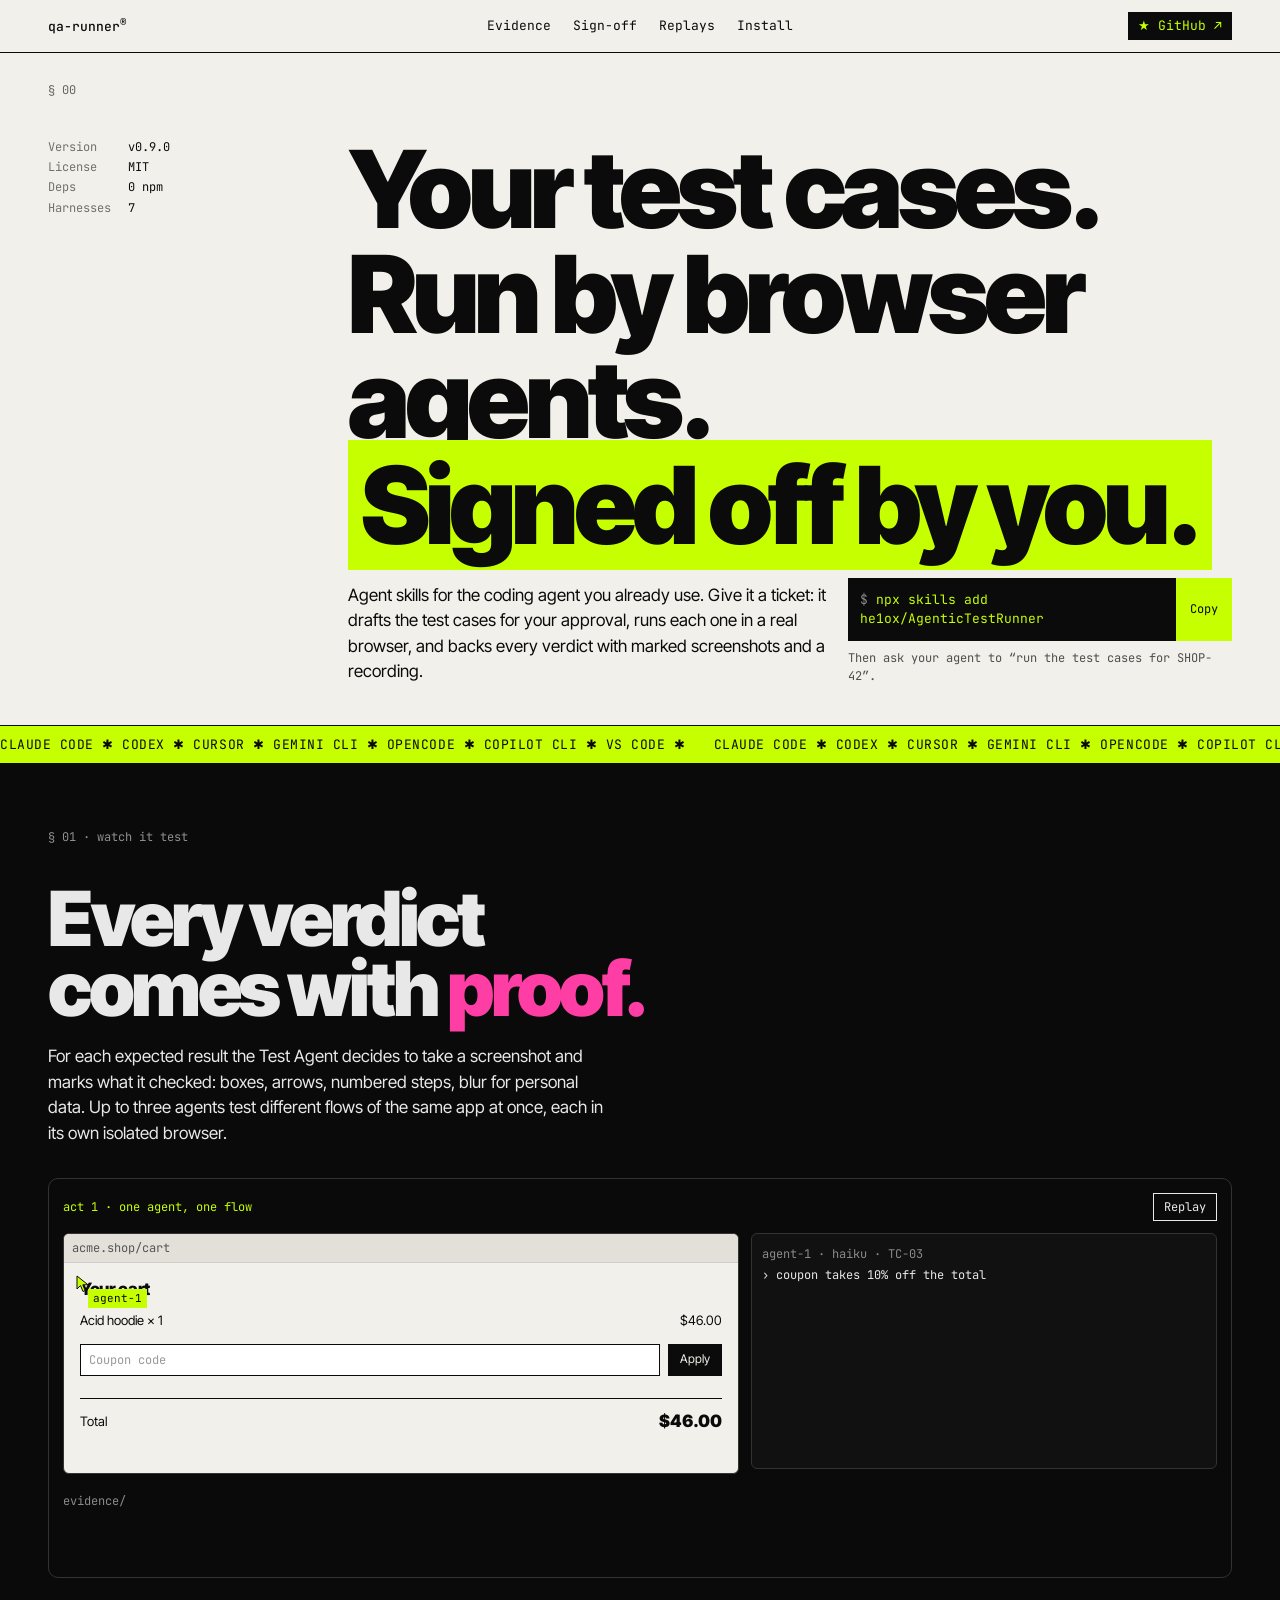
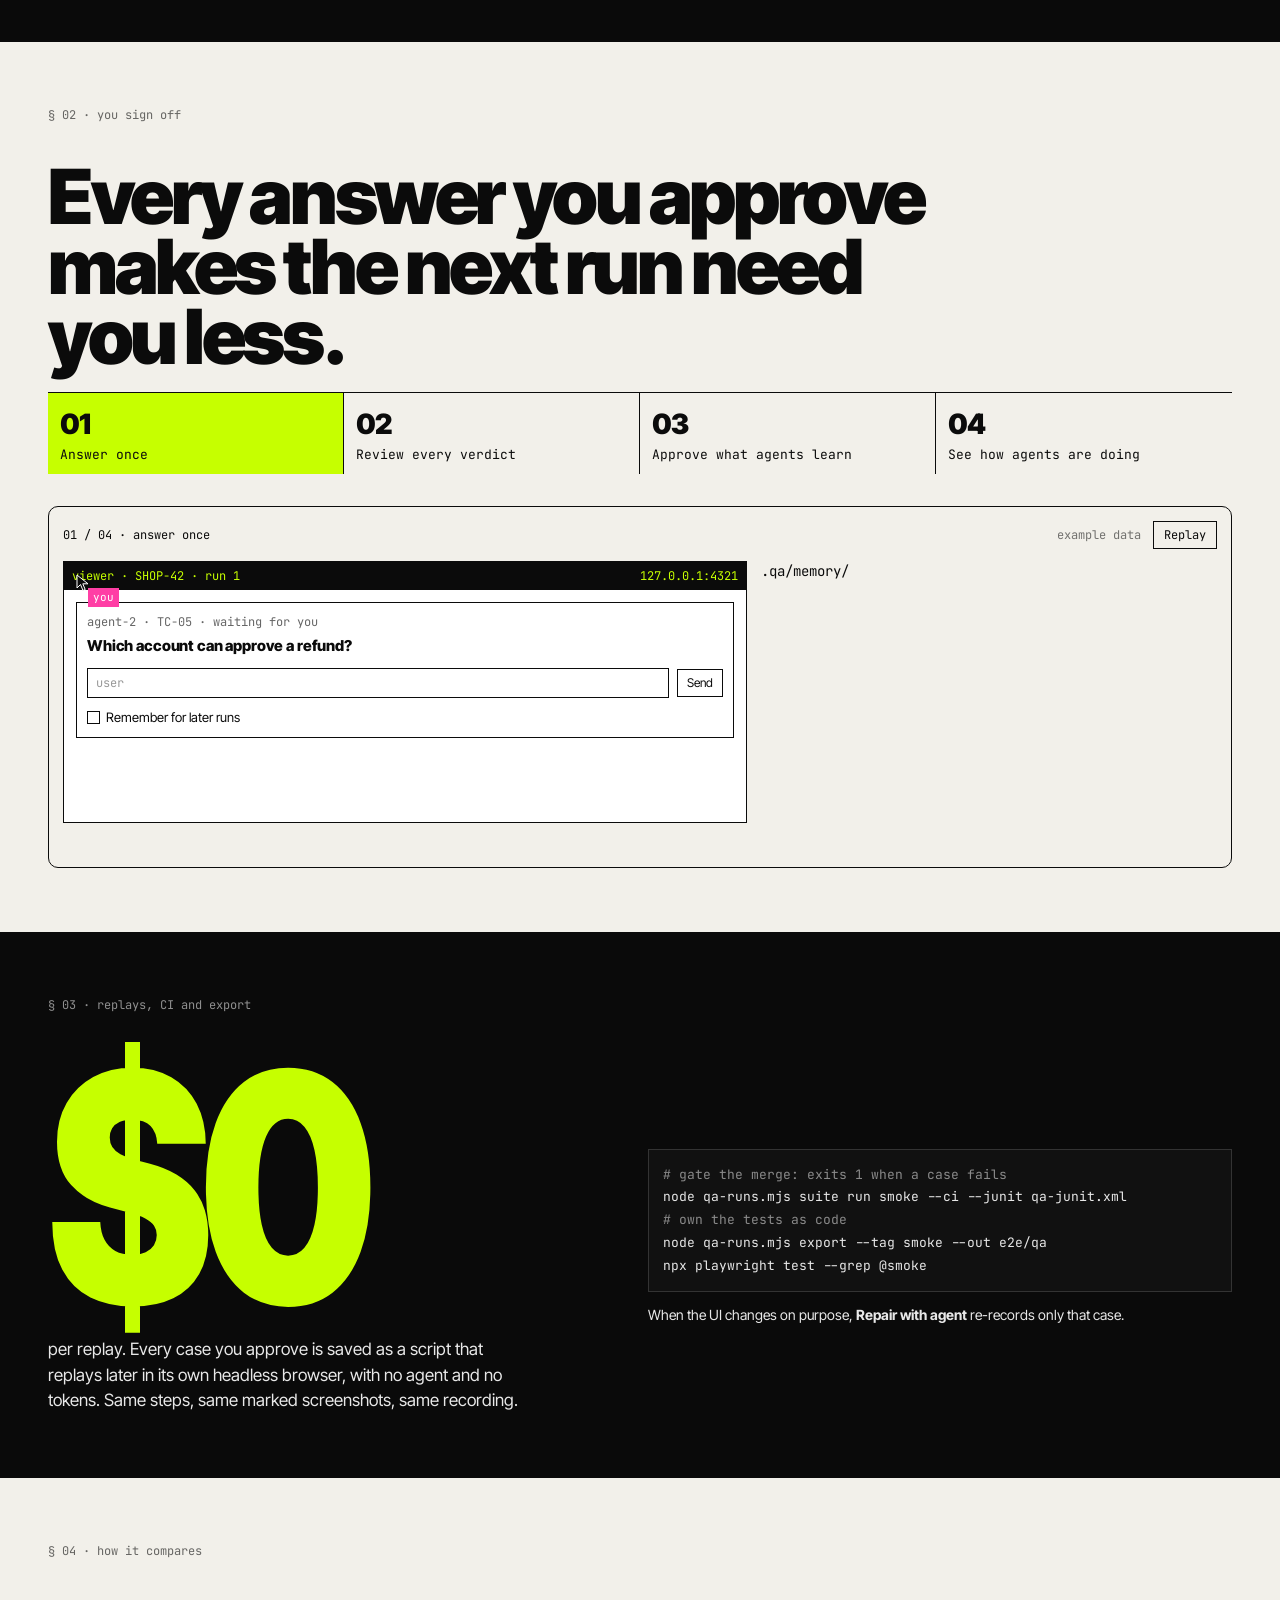
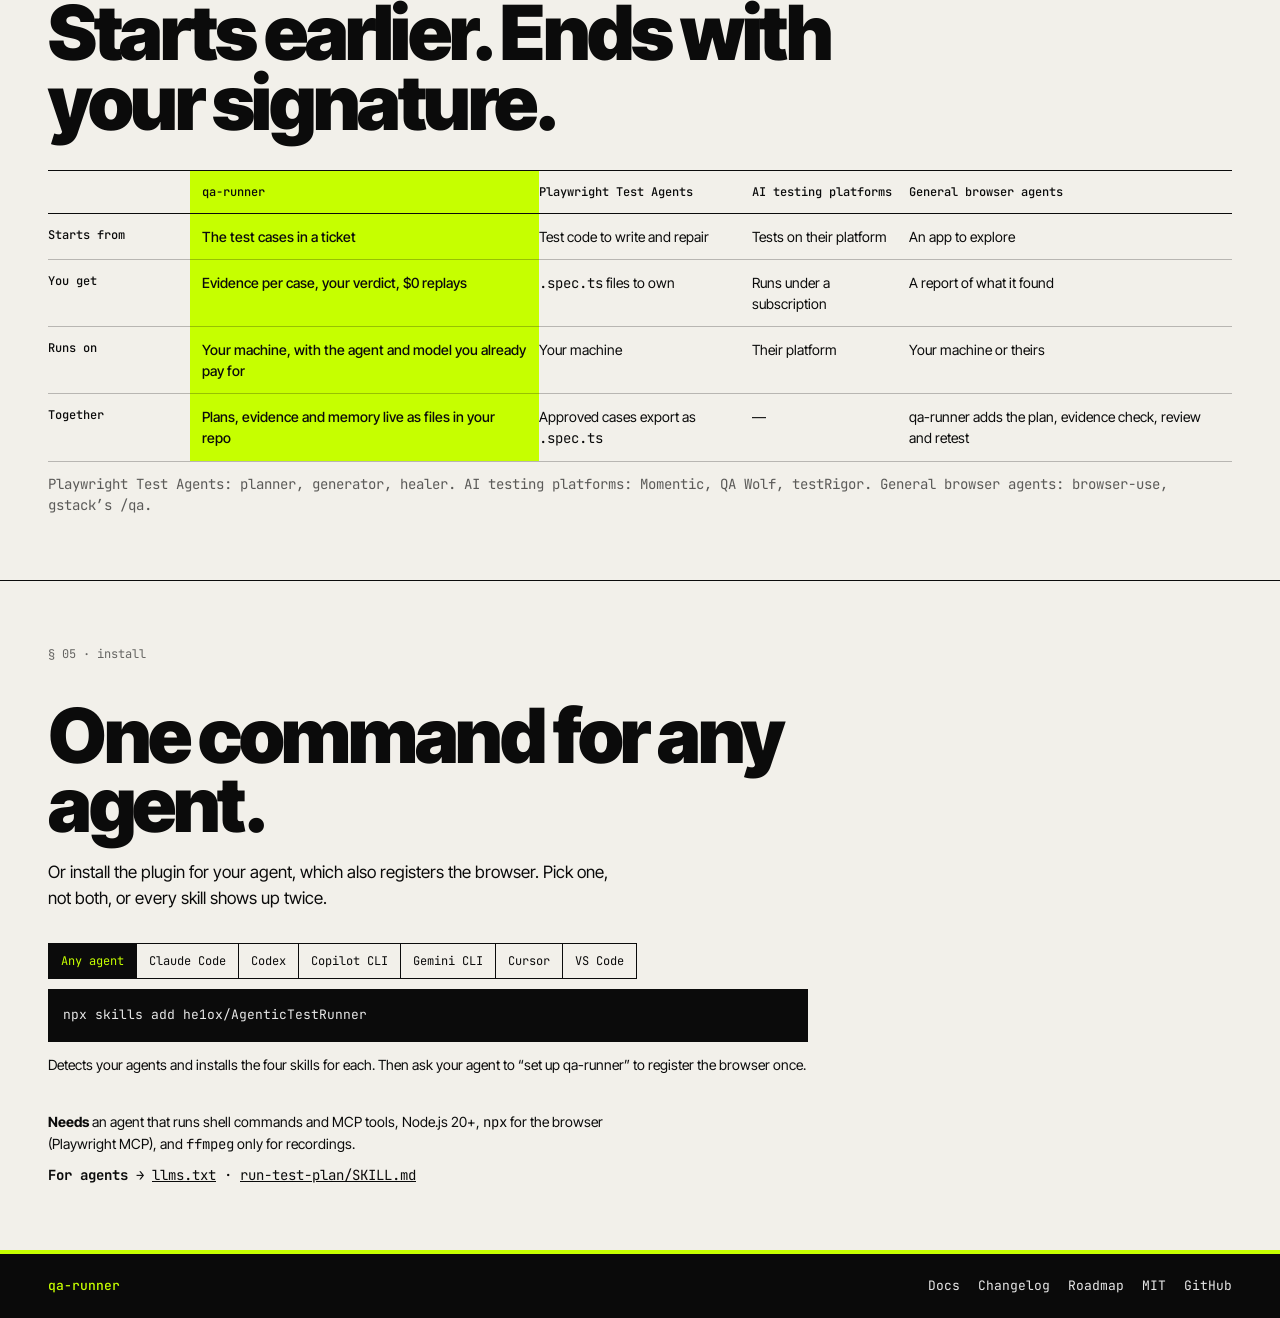
==== site/index.html @ a32e9e6c "feat: landing page in site/, published to GitHub Pages Neo-swiss light sections with acid dark ones." ====
<!doctype html>
<html lang="en">
<head>
  <meta charset="utf-8">
  <meta name="viewport" content="width=device-width, initial-scale=1">
  <title>qa-runner: test cases run by browser agents, signed off by you</title>
  <meta name="description" content="Agent skills for the coding agent you already use. qa-runner runs your manual test cases in a real browser, backs every verdict with marked screenshots and a recording, and replays what you approve at $0.">
  <meta property="og:title" content="qa-runner">
  <meta property="og:description" content="Your test cases. Run by browser agents. Signed off by you.">
  <meta property="og:type" content="website">
  <meta name="twitter:card" content="summary">
  <meta name="color-scheme" content="light">
  <link rel="icon" href="data:image/svg+xml,%3Csvg xmlns='http://www.w3.org/2000/svg' viewBox='0 0 32 32'%3E%3Crect width='32' height='32' fill='%23C6FF00'/%3E%3Cpath d='M8 9h16v14H8z' fill='none' stroke='%230B0B0B' stroke-width='3'/%3E%3Cpath d='M19 19l6 6' stroke='%23FF3EA5' stroke-width='3'/%3E%3C/svg%3E">
  <link rel="preconnect" href="https://fonts.googleapis.com">
  <link rel="preconnect" href="https://fonts.gstatic.com" crossorigin>
  <link href="https://fonts.googleapis.com/css2?family=Inter+Tight:wght@400;500;800;900&family=JetBrains+Mono:wght@400;500&display=swap" rel="stylesheet">
  <link rel="stylesheet" href="styles.css">
  <link rel="alternate" type="text/plain" href="llms.txt" title="llms.txt">
</head>
<body>
  <a class="skip" href="#main">Skip to content</a>

  <header class="nav mono light">
    <a class="wordmark" href="#top">qa-runner<sup>®</sup></a>
    <nav aria-label="Sections">
      <a href="#watch">Evidence</a>
      <a href="#signoff">Sign-off</a>
      <a href="#replays">Replays</a>
      <a href="#install">Install</a>
    </nav>
    <a class="gh" href="https://github.com/he1ox/AgenticTestRunner">★ GitHub ↗</a>
  </header>

  <main id="main">
    <section id="top" class="light hero grid12">
      <p class="tag">§ 00</p>
      <dl class="meta mono">
        <div><dt>Version</dt><dd><span data-version>v0.9.0</span></dd></div>
        <div><dt>License</dt><dd>MIT</dd></div>
        <div><dt>Deps</dt><dd>0 npm</dd></div>
        <div><dt>Harnesses</dt><dd>7</dd></div>
      </dl>
      <h1 class="display">Your test cases.<br>Run by browser agents.<br><mark>Signed off by you.</mark></h1>
      <p class="lede">Agent skills for the coding agent you already use. Give it a ticket: it drafts the test cases for your approval, runs each one in a real browser, and backs every verdict with marked screenshots and a recording.</p>
      <div class="cta">
        <div class="cmd mono">
          <code id="install-cmd">npx skills add he1ox/AgenticTestRunner</code>
          <button class="copy" data-copy="install-cmd" aria-label="Copy install command">Copy</button>
        </div>
        <p class="hint mono">Then ask your agent to “run the test cases for SHOP-42”.</p>
      </div>
    </section>

    <div class="marquee mono" aria-label="Works with Claude Code, Codex, Cursor, Gemini CLI, OpenCode, GitHub Copilot CLI and VS Code">
      <div class="track" aria-hidden="true">
        <span>Claude Code ✱ Codex ✱ Cursor ✱ Gemini CLI ✱ OpenCode ✱ Copilot CLI ✱ VS Code ✱</span>
        <span>Claude Code ✱ Codex ✱ Cursor ✱ Gemini CLI ✱ OpenCode ✱ Copilot CLI ✱ VS Code ✱</span>
      </div>
    </div>

    <section id="watch" class="dark section">
      <div class="head grid12">
        <p class="tag">§ 01 · watch it test</p>
        <h2 class="display">Every verdict<br>comes with <em class="hot">proof.</em></h2>
        <p class="lede">For each expected result the Test Agent decides to take a screenshot and marks what it checked: boxes, arrows, numbered steps, blur for personal data. Up to three agents test different flows of the same app at once, each in its own isolated browser.</p>
      </div>
      <figure class="stage stage-dark">
        <figcaption class="stagebar mono">
          <span data-label class="acid">act 1 · one agent, one flow</span>
          <button class="replay" data-replay>Replay</button>
        </figcaption>
        <div class="scene" data-scene aria-hidden="true"></div>
        <p class="sr-only">Animation: an agent tests a cart, applies a coupon, sees the expected total, decides to take a screenshot and marks it with numbered steps, a box and an arrow. Then three agents test login, cart and checkout of the same shop in parallel; checkout fails and waits for your sign-off.</p>
      </figure>
    </section>

    <section id="signoff" class="light section">
      <div class="head grid12">
        <p class="tag">§ 02 · you sign off</p>
        <h2 class="display">Every answer you approve makes the next run need you less.</h2>
        <ol class="steps mono" data-steps>
          <li><b>01</b> Answer once</li>
          <li><b>02</b> Review every verdict</li>
          <li><b>03</b> Approve what agents learn</li>
          <li><b>04</b> See how agents are doing</li>
        </ol>
      </div>
      <figure class="stage stage-light">
        <figcaption class="stagebar mono">
          <span data-label>01 / 04 · answer once</span>
          <span class="example">example data</span>
          <button class="replay" data-replay>Replay</button>
        </figcaption>
        <div class="hitl" aria-hidden="true">
          <div class="viewer" data-viewer></div>
          <div class="memory">
            <p class="mono small">.qa/memory/</p>
            <div data-memory></div>
          </div>
        </div>
        <p class="caption mono" data-caption aria-hidden="true"></p>
        <p class="sr-only">Animation: an agent asks which account can approve a refund; you answer and tick Remember, and the answer is saved as a memory with the password as an env:NAME reference. You approve three results and reject one, and only that case is retested. You approve one lesson an agent learned and discard another. A dashboard shows pass rate, failures, agent time per case, reviewer agreement, and cost and questions per run falling to zero as approved cases replay.</p>
      </figure>
    </section>

    <section id="replays" class="dark section grid12 replays">
      <p class="tag">§ 03 · replays, CI and export</p>
      <div class="zero">
        <p class="big acid" aria-label="Zero dollars">$0</p>
        <p class="lede">per replay. Every case you approve is saved as a script that replays later in its own headless browser, with no agent and no tokens. Same steps, same marked screenshots, same recording.</p>
      </div>
      <div class="snips">
        <div class="term mono">
          <p class="dim"># gate the merge: exits 1 when a case fails</p>
          <p>node qa-runs.mjs suite run smoke --ci --junit qa-junit.xml</p>
          <p class="dim"># own the tests as code</p>
          <p>node qa-runs.mjs export --tag smoke --out e2e/qa</p>
          <p>npx playwright test --grep @smoke</p>
        </div>
        <p class="small">When the UI changes on purpose, <b>Repair with agent</b> re-records only that case.</p>
      </div>
    </section>

    <section id="compare" class="light section">
      <div class="head grid12">
        <p class="tag">§ 04 · how it compares</p>
        <h2 class="display">Starts earlier. Ends with your signature.</h2>
      </div>
      <div class="tablewrap">
        <table class="compare">
          <thead>
            <tr><th scope="col"></th><th scope="col" class="us">qa-runner</th><th scope="col">Playwright Test Agents</th><th scope="col">AI testing platforms</th><th scope="col">General browser agents</th></tr>
          </thead>
          <tbody>
            <tr><th scope="row">Starts from</th><td class="us">The test cases in a ticket</td><td>Test code to write and repair</td><td>Tests on their platform</td><td>An app to explore</td></tr>
            <tr><th scope="row">You get</th><td class="us">Evidence per case, your verdict, $0 replays</td><td><code>.spec.ts</code> files to own</td><td>Runs under a subscription</td><td>A report of what it found</td></tr>
            <tr><th scope="row">Runs on</th><td class="us">Your machine, with the agent and model you already pay for</td><td>Your machine</td><td>Their platform</td><td>Your machine or theirs</td></tr>
            <tr><th scope="row">Together</th><td class="us">Plans, evidence and memory live as files in your repo</td><td>Approved cases export as <code>.spec.ts</code></td><td>—</td><td>qa-runner adds the plan, evidence check, review and retest</td></tr>
          </tbody>
        </table>
      </div>
      <p class="small mono note">Playwright Test Agents: planner, generator, healer. AI testing platforms: Momentic, QA Wolf, testRigor. General browser agents: browser-use, gstack’s /qa.</p>
    </section>

    <section id="install" class="light section rule">
      <div class="head grid12">
        <p class="tag">§ 05 · install</p>
        <h2 class="display">One command for any agent.</h2>
        <p class="lede">Or install the plugin for your agent, which also registers the browser. Pick one, not both, or every skill shows up twice.</p>
      </div>
      <div class="tabs" data-tabs>
        <div class="tablist mono" role="tablist" aria-label="Install for your agent">
          <button role="tab" id="t-any" aria-controls="p-any" aria-selected="true">Any agent</button>
          <button role="tab" id="t-claude" aria-controls="p-claude" aria-selected="false" tabindex="-1">Claude Code</button>
          <button role="tab" id="t-codex" aria-controls="p-codex" aria-selected="false" tabindex="-1">Codex</button>
          <button role="tab" id="t-copilot" aria-controls="p-copilot" aria-selected="false" tabindex="-1">Copilot CLI</button>
          <button role="tab" id="t-gemini" aria-controls="p-gemini" aria-selected="false" tabindex="-1">Gemini CLI</button>
          <button role="tab" id="t-cursor" aria-controls="p-cursor" aria-selected="false" tabindex="-1">Cursor</button>
          <button role="tab" id="t-vscode" aria-controls="p-vscode" aria-selected="false" tabindex="-1">VS Code</button>
        </div>
        <div role="tabpanel" id="p-any" aria-labelledby="t-any" class="panel">
          <pre class="term mono"><code>npx skills add he1ox/AgenticTestRunner</code></pre>
          <p class="small">Detects your agents and installs the four skills for each. Then ask your agent to “set up qa-runner” to register the browser once.</p>
        </div>
        <div role="tabpanel" id="p-claude" aria-labelledby="t-claude" class="panel" hidden>
          <pre class="term mono"><code>claude plugin marketplace add he1ox/AgenticTestRunner
claude plugin install qa-runner@AgenticTestRunner</code></pre>
          <p class="small">Adds the 3-browser pool, dedicated Test Agents and model routing per tier. Restart Claude Code so the skills load.</p>
        </div>
        <div role="tabpanel" id="p-codex" aria-labelledby="t-codex" class="panel" hidden>
          <pre class="term mono"><code>codex plugin marketplace add he1ox/AgenticTestRunner</code></pre>
          <p class="small">Then install <code>qa-runner</code> from <code>/plugins</code>.</p>
        </div>
        <div role="tabpanel" id="p-copilot" aria-labelledby="t-copilot" class="panel" hidden>
          <pre class="term mono"><code>copilot plugin install he1ox/AgenticTestRunner</code></pre>
        </div>
        <div role="tabpanel" id="p-gemini" aria-labelledby="t-gemini" class="panel" hidden>
          <pre class="term mono"><code>gemini extensions install https://github.com/he1ox/AgenticTestRunner</code></pre>
        </div>
        <div role="tabpanel" id="p-cursor" aria-labelledby="t-cursor" class="panel" hidden>
          <pre class="term mono"><code>https://github.com/he1ox/AgenticTestRunner</code></pre>
          <p class="small">Install from the repository URL as an Agent Plugin (<code>plugin.json</code> and <code>mcp.json</code> at the root).</p>
        </div>
        <div role="tabpanel" id="p-vscode" aria-labelledby="t-vscode" class="panel" hidden>
          <pre class="term mono"><code>Chat: Install Plugin From Source
https://github.com/he1ox/AgenticTestRunner</code></pre>
          <p class="small">Run the command from the Command Palette with the repository URL.</p>
        </div>
      </div>
      <div class="reqs grid12">
        <p class="small"><b>Needs</b> an agent that runs shell commands and MCP tools, Node.js 20+, <code>npx</code> for the browser (Playwright MCP), and <code>ffmpeg</code> only for recordings.</p>
        <p class="small mono"><b>For agents →</b> <a href="llms.txt">llms.txt</a> · <a href="https://github.com/he1ox/AgenticTestRunner/blob/main/skills/run-test-plan/SKILL.md">run-test-plan/SKILL.md</a></p>
      </div>
    </section>
  </main>

  <footer class="dark foot mono">
    <a class="wordmark acid" href="#top">qa-runner</a>
    <nav aria-label="Project">
      <a href="https://github.com/he1ox/AgenticTestRunner#readme">Docs</a>
      <a href="https://github.com/he1ox/AgenticTestRunner/blob/main/CHANGELOG.md">Changelog</a>
      <a href="https://github.com/he1ox/AgenticTestRunner/blob/main/ROADMAP.md">Roadmap</a>
      <a href="https://github.com/he1ox/AgenticTestRunner/blob/main/LICENSE">MIT</a>
      <a href="https://github.com/he1ox/AgenticTestRunner">GitHub</a>
    </nav>
  </footer>

  <svg width="0" height="0" class="defs" aria-hidden="true"><defs><marker id="ah" viewBox="0 0 10 10" refX="8" refY="5" markerWidth="6" markerHeight="6" orient="auto-start-reverse"><path d="M0 0L10 5L0 10z" fill="#C6FF00"/></marker></defs></svg>
  <script src="main.js" defer></script>
</body>
</html>
---- site/styles.css ----
:root {
  --paper: #F2F0EA;
  --paper-2: #E2E0D8;
  --ink: #0B0B0B;
  --acid: #C6FF00;
  --hot: #FF3EA5;
  --ask: #FFB020;
  --void: #0A0A0A;
  --void-2: #111;
  --line-dark: #333;
  --muted: #8A8A8A;
  --sans: 'Inter Tight', ui-sans-serif, system-ui, -apple-system, 'Segoe UI', Helvetica, Arial, sans-serif;
  --mono: 'JetBrains Mono', ui-monospace, SFMono-Regular, Menlo, Consolas, monospace;
  --gutter: clamp(16px, 4vw, 48px);
  --rule: 1.5px solid var(--ink);
}

*, *::before, *::after { box-sizing: border-box; }
html { scroll-behavior: smooth; -webkit-text-size-adjust: 100%; }
body { margin: 0; background: var(--paper); color: var(--ink); font-family: var(--sans); font-size: 17px; line-height: 1.5; }
a { color: inherit; }
code, .mono { font-family: var(--mono); }
p { margin: 0; }
button { font: inherit; cursor: pointer; }
:focus-visible { outline: 2px solid var(--hot); outline-offset: 2px; }

.sr-only { position: absolute; width: 1px; height: 1px; padding: 0; margin: -1px; overflow: hidden; clip: rect(0 0 0 0); white-space: nowrap; border: 0; }
.skip { position: absolute; left: -9999px; top: 8px; background: var(--acid); color: var(--ink); padding: 6px 10px; z-index: 10; }
.skip:focus { left: 8px; }
.defs { position: absolute; }

.light { background: var(--paper); color: var(--ink); }
.dark { background: var(--void); color: #E8E8E8; }
.acid { color: var(--acid); }
.hot { color: var(--hot); font-style: normal; }
.dim { color: var(--muted); }
.small { font-size: 14px; }
.tag { font-family: var(--mono); font-size: 12px; opacity: .6; grid-column: 1 / -1; margin-bottom: 18px; }

.grid12 { display: grid; grid-template-columns: repeat(12, minmax(0, 1fr)); column-gap: 16px; }

.display { font-weight: 900; letter-spacing: -0.045em; line-height: 0.92; margin: 0; }
h2.display { font-size: clamp(36px, 6vw, 76px); grid-column: 1 / span 9; }
.lede { font-size: 17px; max-width: 56ch; }
mark { background: var(--acid); color: var(--ink); padding: 0 .12em; -webkit-box-decoration-break: clone; box-decoration-break: clone; }

/* nav */
.nav { display: grid; grid-template-columns: 1fr auto 1fr; align-items: center; gap: 16px; padding: 12px var(--gutter); border-bottom: var(--rule); font-size: 13px; position: sticky; top: 0; z-index: 5; }
.nav nav { display: flex; gap: 22px; }
.nav a { text-decoration: none; }
.nav nav a:hover, .foot a:hover { text-decoration: underline; text-decoration-thickness: 2px; text-decoration-color: var(--hot); }
.wordmark { font-weight: 500; text-decoration: none; }
.gh { justify-self: end; background: var(--ink); color: var(--acid); padding: 4px 10px; }

/* hero */
.hero { padding: 28px var(--gutter) 40px; row-gap: 20px; }
.meta { grid-column: 1 / span 3; margin: 0; font-size: 12px; line-height: 1.7; }
.meta div { display: flex; gap: 8px; }
.meta dt { opacity: .55; min-width: 72px; }
.meta dd { margin: 0; }
.hero h1 { grid-column: 4 / -1; font-size: clamp(44px, 8.4vw, 124px); line-height: .98; }
.hero .lede { grid-column: 4 / span 5; align-self: end; }
.cta { grid-column: 9 / -1; align-self: end; }
.cmd { display: flex; align-items: stretch; background: var(--ink); color: var(--acid); font-size: 13px; }
.cmd code { padding: 12px 12px; flex: 1; min-width: 0; overflow-wrap: anywhere; }
.cmd code::before { content: '$ '; color: var(--muted); }
.copy { background: var(--acid); color: var(--ink); border: 0; padding: 0 14px; font-family: var(--mono); font-size: 12px; }
.copy[data-done] { background: var(--hot); color: #fff; }
.hint { font-size: 12px; margin-top: 8px; opacity: .7; }

/* marquee */
.marquee { overflow: hidden; background: var(--acid); color: var(--ink); border-block: var(--rule); font-size: 13px; text-transform: uppercase; letter-spacing: .04em; padding: 9px 0; }
.track { display: flex; width: max-content; animation: marquee 28s linear infinite; }
.track span { padding-right: 28px; white-space: nowrap; }
@keyframes marquee { to { transform: translateX(-50%); } }

/* sections */
.section { padding: 64px var(--gutter); }
.section .head { row-gap: 20px; margin-bottom: 32px; }
.section .head .lede { grid-column: 1 / span 6; }
.rule { border-top: var(--rule); }

/* shared stage */
.stage { margin: 0; border-radius: 10px; padding: 14px; }
.stage-dark { border: 1px solid var(--line-dark); background: var(--void); }
.stage-light { border: var(--rule); background: var(--paper); }
.stagebar { display: flex; justify-content: space-between; align-items: center; gap: 12px; font-size: 12px; margin-bottom: 12px; }
.stagebar .example { margin-left: auto; opacity: .55; }
.replay { background: transparent; color: inherit; border: 1px solid currentColor; padding: 4px 10px; font-family: var(--mono); font-size: 12px; }
.replay:hover { background: var(--acid); color: var(--ink); border-color: var(--ink); }
.scene { min-height: 330px; }

/* animation primitives */
.win { border: 1px solid var(--line-dark); background: var(--paper); color: var(--ink); border-radius: 6px; overflow: hidden; }
.ub { background: var(--paper-2); font-size: 12px; padding: 5px 8px; border-bottom: 1px solid #ccc; color: #555; }
.cur { position: absolute; left: 12px; top: 12px; transition: left .6s ease, top .6s ease; pointer-events: none; z-index: 3; display: flex; align-items: flex-start; }
.cur .who { position: absolute; left: 12px; top: 14px; font-family: var(--mono); font-size: 11px; padding: 1px 5px; white-space: nowrap; }
.cur.flip .who { left: auto; right: 10px; }
.cur.agent .who { background: var(--acid); color: var(--void); }
.cur.human .who { background: var(--hot); color: #fff; }
.fl { position: absolute; inset: 0; background: #fff; opacity: 0; transition: opacity .2s; pointer-events: none; z-index: 4; }
.log { font-family: var(--mono); font-size: 12px; line-height: 1.7; }
.log div, .in { opacity: 0; transform: translateY(5px); transition: opacity .3s, transform .3s; }
.log div.on, .in.on { opacity: 1; transform: none; }
.mk { stroke-dasharray: 500; stroke-dashoffset: 500; transition: stroke-dashoffset .7s ease; }
.mk.on { stroke-dashoffset: 0; }
.st { position: absolute; width: 18px; height: 18px; border-radius: 50%; background: var(--hot); color: #fff; font-family: var(--mono); font-size: 11px; display: flex; align-items: center; justify-content: center; transform: scale(0); transition: transform .3s; z-index: 2; }
.st.on { transform: scale(1); }
.ov { position: absolute; inset: 0; width: 100%; height: 100%; pointer-events: none; overflow: visible; }

/* § 01 */
.act1 { display: grid; grid-template-columns: minmax(0, 1.45fr) minmax(0, 1fr); gap: 12px; }
.cart { position: relative; height: 210px; padding: 14px 16px; }
.cart h3 { font-weight: 800; font-size: 17px; letter-spacing: -.02em; margin: 0; }
.cart .row { display: flex; justify-content: space-between; font-size: 13px; margin-top: 8px; }
.cart .coupon { display: flex; gap: 8px; margin-top: 14px; }
.cart .field { flex: 1; border: 1px solid var(--ink); padding: 6px 8px; font-family: var(--mono); font-size: 12px; background: #fff; color: #999; min-height: 30px; }
.cart .btn, .mini .target { background: var(--ink); color: var(--paper); font-size: 12px; padding: 6px 12px; transition: transform .15s; display: inline-block; }
.cart .total { display: flex; justify-content: space-between; align-items: center; border-top: var(--rule); margin-top: 22px; padding-top: 10px; font-size: 13px; }
.cart .total b { font-weight: 900; font-size: 17px; }
.cart .total s { font-weight: 400; font-size: 12px; color: #888; margin-right: 6px; }
.thought { background: var(--void-2); border: 1px solid var(--line-dark); border-radius: 6px; padding: 10px; height: 236px; overflow: hidden; }
.strip { display: flex; gap: 8px; align-items: center; margin-top: 12px; min-height: 30px; font-family: var(--mono); font-size: 12px; }
.thumb { border: 1px solid var(--acid); background: #151515; padding: 5px 8px; transform: scale(.6); opacity: 0; transition: all .4s; }
.thumb.on { opacity: 1; transform: none; }
.act2 { display: grid; grid-template-columns: repeat(3, minmax(0, 1fr)); gap: 12px; }
.mini .who-line { font-family: var(--mono); font-size: 12px; color: var(--acid); margin-bottom: 4px; }
.mini .body { position: relative; height: 124px; padding: 10px; }
.mini .bar { height: 8px; background: #D9D9D9; margin-bottom: 7px; }
.mini .target { margin-top: 8px; }
.mini .log { margin-top: 6px; min-height: 62px; }
.summary { font-family: var(--mono); font-size: 12px; margin-top: 12px; }

/* § 02 */
.steps { grid-column: 1 / -1; list-style: none; padding: 0; margin: 0; display: grid; grid-template-columns: repeat(4, 1fr); border-top: var(--rule); font-size: 13px; }
.steps li { padding: 10px 12px 10px 0; border-right: 1px solid var(--ink); padding-left: 12px; transition: background .3s; }
.steps li:first-child { padding-left: 0; }
.steps li:last-child { border-right: 0; }
.steps li b { display: block; font-family: var(--sans); font-weight: 900; font-size: 28px; letter-spacing: -.03em; }
.steps li.on { background: var(--acid); padding-left: 12px; }
.hitl { display: grid; grid-template-columns: minmax(0, 1.5fr) minmax(0, 1fr); gap: 14px; }
.viewer { border: var(--rule); background: #fff; position: relative; overflow: hidden; min-height: 262px; }
.vbar { background: var(--ink); color: var(--acid); font-family: var(--mono); font-size: 12px; padding: 5px 8px; display: flex; justify-content: space-between; gap: 8px; }
.vbody { padding: 12px; position: relative; }
.memory .small { margin-bottom: 6px; }
.mem { border: 1px solid var(--ink); background: #fff; padding: 6px 8px; font-family: var(--mono); font-size: 12px; margin-bottom: 6px; }
.mem div:last-child { color: #666; }
.card { border: var(--rule); padding: 10px; margin-bottom: 8px; transition: opacity .3s; }
.card .k { font-family: var(--mono); font-size: 12px; color: #666; }
.card .q { font-size: 15px; font-weight: 800; margin: 4px 0 10px; letter-spacing: -.01em; }
.inrow { display: flex; gap: 8px; align-items: center; }
.input { flex: 1; border: 1px solid var(--ink); padding: 5px 8px; font-family: var(--mono); font-size: 12px; color: #999; min-height: 28px; }
.check { display: flex; gap: 6px; align-items: center; margin-top: 10px; font-size: 13px; }
.box { width: 13px; height: 13px; border: 1.5px solid var(--ink); display: inline-flex; align-items: center; justify-content: center; font-size: 11px; transition: background .2s; }
.ui-btn { font-size: 12px; padding: 4px 9px; border: 1px solid var(--ink); background: #fff; transition: transform .15s, background .2s; white-space: nowrap; }
.chip { font-family: var(--mono); font-size: 11px; padding: 2px 7px; border: 1px solid var(--ink); transition: background .3s, color .3s; }
.pass { background: var(--acid); color: var(--ink); }
.fail { background: var(--hot); color: #fff; border-color: var(--hot); }
.rev { display: flex; align-items: center; gap: 8px; padding: 6px 0; border-bottom: 1px solid #ddd; font-size: 13px; }
.rev .id { font-family: var(--mono); font-size: 12px; width: 46px; }
.rev .name { flex: 1; min-width: 0; }
.tiles { display: grid; grid-template-columns: repeat(4, 1fr); border-left: 1px solid var(--ink); }
.tile { border-right: 1px solid var(--ink); border-bottom: 1px solid var(--ink); padding: 8px 10px; font-size: 12px; }
.tile b { display: block; font-size: 24px; font-weight: 900; letter-spacing: -.03em; }
.chart { padding: 10px 12px; }
.chart .legend { font-family: var(--mono); font-size: 12px; margin-bottom: 6px; display: flex; justify-content: space-between; }
.bars { display: flex; align-items: flex-end; gap: 10px; height: 100px; border-bottom: var(--rule); }
.bars > div { flex: 1; display: flex; flex-direction: column; align-items: center; justify-content: flex-end; height: 100%; font-family: var(--mono); font-size: 11px; }
.bars .q { color: var(--hot); }
.bars i { display: block; width: 100%; height: 0; border: 1px solid var(--ink); transition: height .6s ease; }
.labels { display: flex; gap: 10px; font-family: var(--mono); font-size: 11px; margin-top: 4px; }
.labels span { flex: 1; text-align: center; }
.caption { font-size: 12px; margin-top: 12px; min-height: 18px; }

/* § 03 */
.replays { row-gap: 28px; align-items: center; }
.zero { grid-column: 1 / span 5; }
.big { font-weight: 900; font-size: clamp(120px, 20vw, 260px); line-height: .8; letter-spacing: -.06em; transform: scaleY(1.25); transform-origin: top; margin-bottom: clamp(36px, 6vw, 72px); }
.snips { grid-column: 7 / -1; }
.term { background: var(--void-2); border: 1px solid var(--line-dark); padding: 14px; font-size: 13px; line-height: 1.75; overflow-x: auto; margin: 0 0 12px; }
.light .term { background: var(--ink); color: #E8E8E8; border-color: var(--ink); }
.term p { white-space: nowrap; }

/* § 04 */
.tablewrap { overflow-x: auto; border-top: var(--rule); }
.compare { width: 100%; border-collapse: collapse; font-size: 14px; min-width: 760px; }
.compare th, .compare td { text-align: left; vertical-align: top; padding: 12px 12px 12px 0; border-bottom: 1px solid rgba(11, 11, 11, .25); }
.compare thead th { font-family: var(--mono); font-size: 12px; font-weight: 500; border-bottom: var(--rule); }
.compare tbody th { font-family: var(--mono); font-size: 12px; font-weight: 500; width: 12%; }
.compare .us { background: var(--acid); padding-left: 12px; font-weight: 500; }
.note { margin-top: 12px; opacity: .65; }

/* § 05 */
.tablist { display: flex; flex-wrap: wrap; border: var(--rule); width: fit-content; max-width: 100%; }
.tablist button { background: transparent; border: 0; border-right: 1px solid var(--ink); padding: 8px 12px; font-family: var(--mono); font-size: 12px; color: var(--ink); }
.tablist button:last-child { border-right: 0; }
.tablist button[aria-selected="true"] { background: var(--ink); color: var(--acid); }
.panel { margin-top: 10px; max-width: 760px; }
.panel .term { white-space: pre; }
.reqs { margin-top: 36px; row-gap: 10px; }
.reqs p { grid-column: 1 / span 6; }

/* footer */
.foot { display: flex; justify-content: space-between; align-items: center; gap: 16px; flex-wrap: wrap; padding: 22px var(--gutter); border-top: 4px solid var(--acid); font-size: 13px; }
.foot nav { display: flex; gap: 18px; flex-wrap: wrap; }
.foot a { text-decoration: none; }

@media (max-width: 900px) {
  .hero h1, .hero .lede, .cta { grid-column: 1 / -1; }
  .meta { grid-column: 1 / -1; display: flex; flex-wrap: wrap; gap: 4px 18px; }
  .meta dt { min-width: 0; }
  h2.display, .section .head .lede, .reqs p { grid-column: 1 / -1; }
  .zero, .snips { grid-column: 1 / -1; }
}

@media (max-width: 720px) {
  body { font-size: 16px; }
  .nav { grid-template-columns: 1fr auto; }
  .nav nav { display: none; }
  .section { padding: 48px var(--gutter); }
  .act1, .hitl { grid-template-columns: minmax(0, 1fr); }
  .thought { height: 150px; }
  .act2 { grid-template-columns: minmax(0, 1fr); }
  .scene { min-height: 520px; }
  .steps { grid-template-columns: repeat(2, 1fr); }
  .steps li:nth-child(2) { border-right: 0; }
  .steps li:nth-child(3) { padding-left: 0; }
  .steps li:nth-child(n+3) { border-top: 1px solid var(--ink); }
  .tiles { grid-template-columns: repeat(2, 1fr); }
  .stagebar .example { display: none; }
}

@media (prefers-reduced-motion: reduce) {
  html { scroll-behavior: auto; }
  .track { animation: none; }
  *, *::before, *::after { transition: none !important; }
}
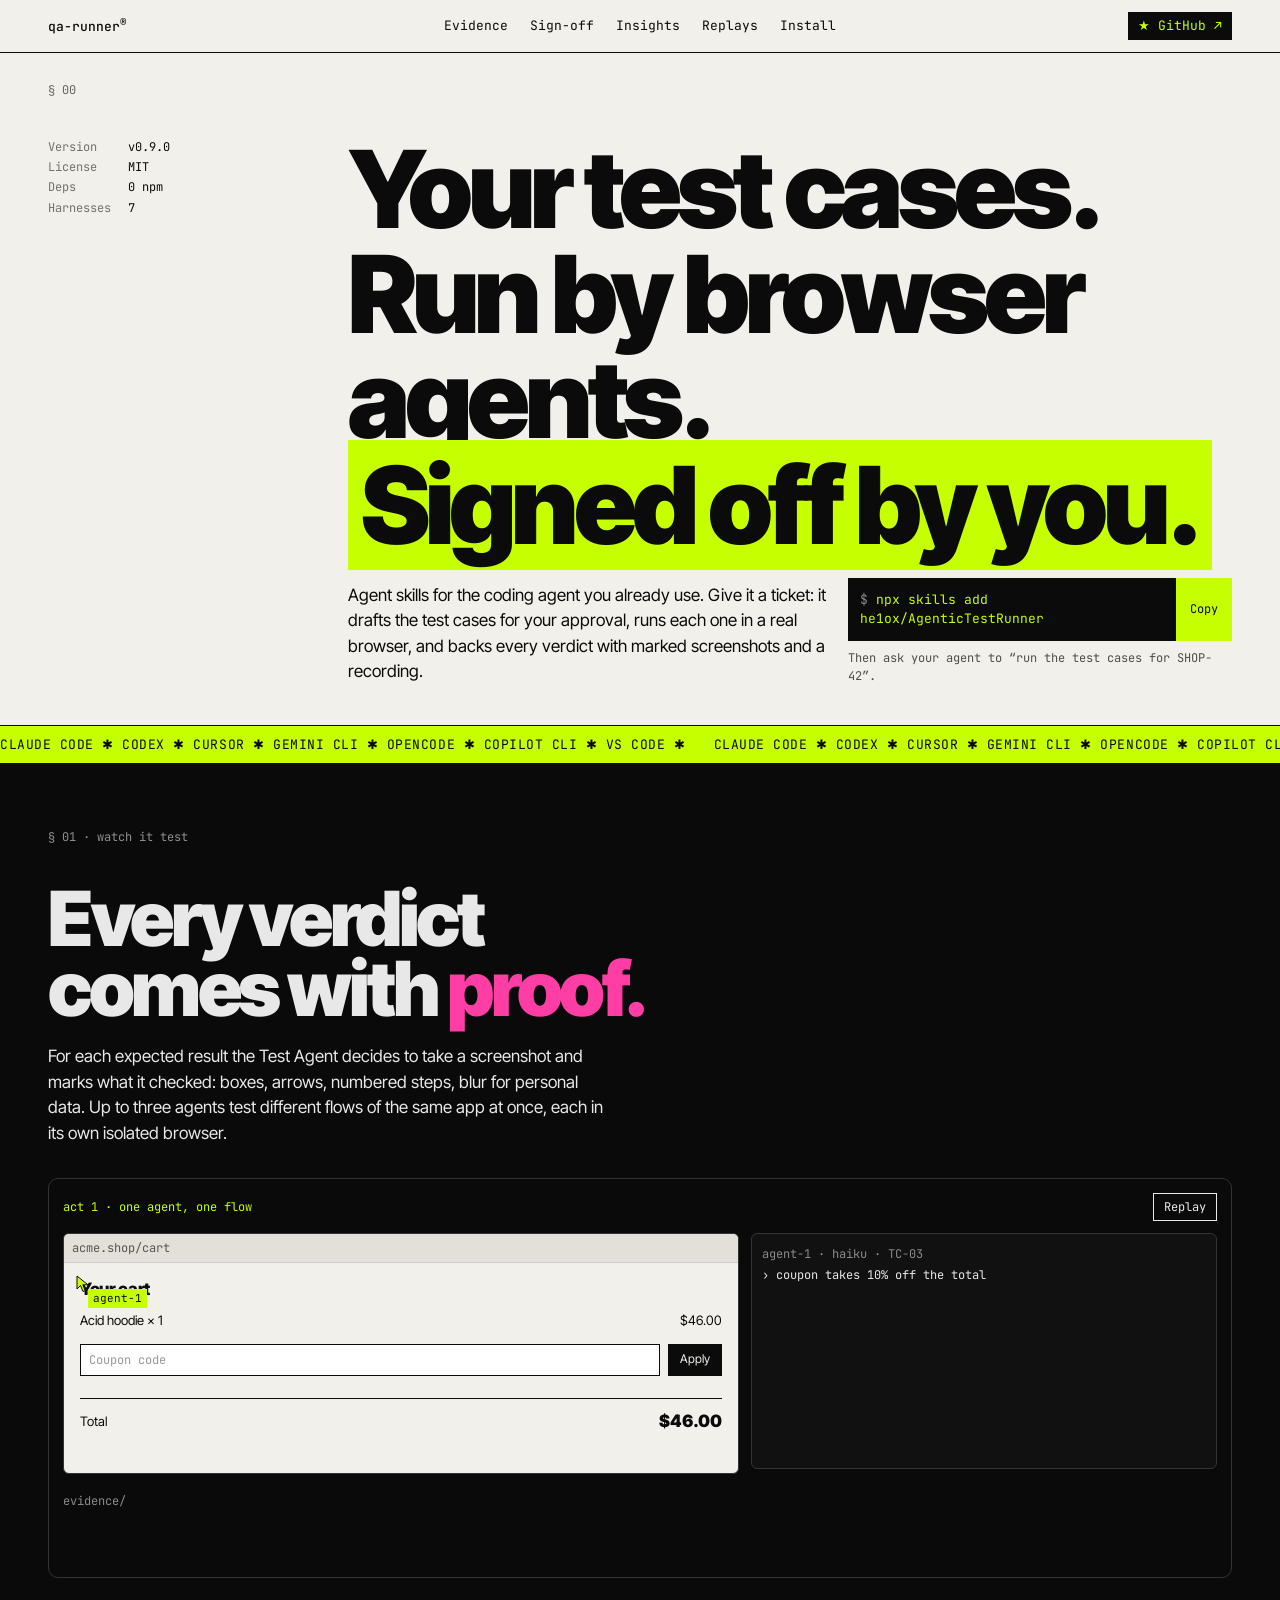
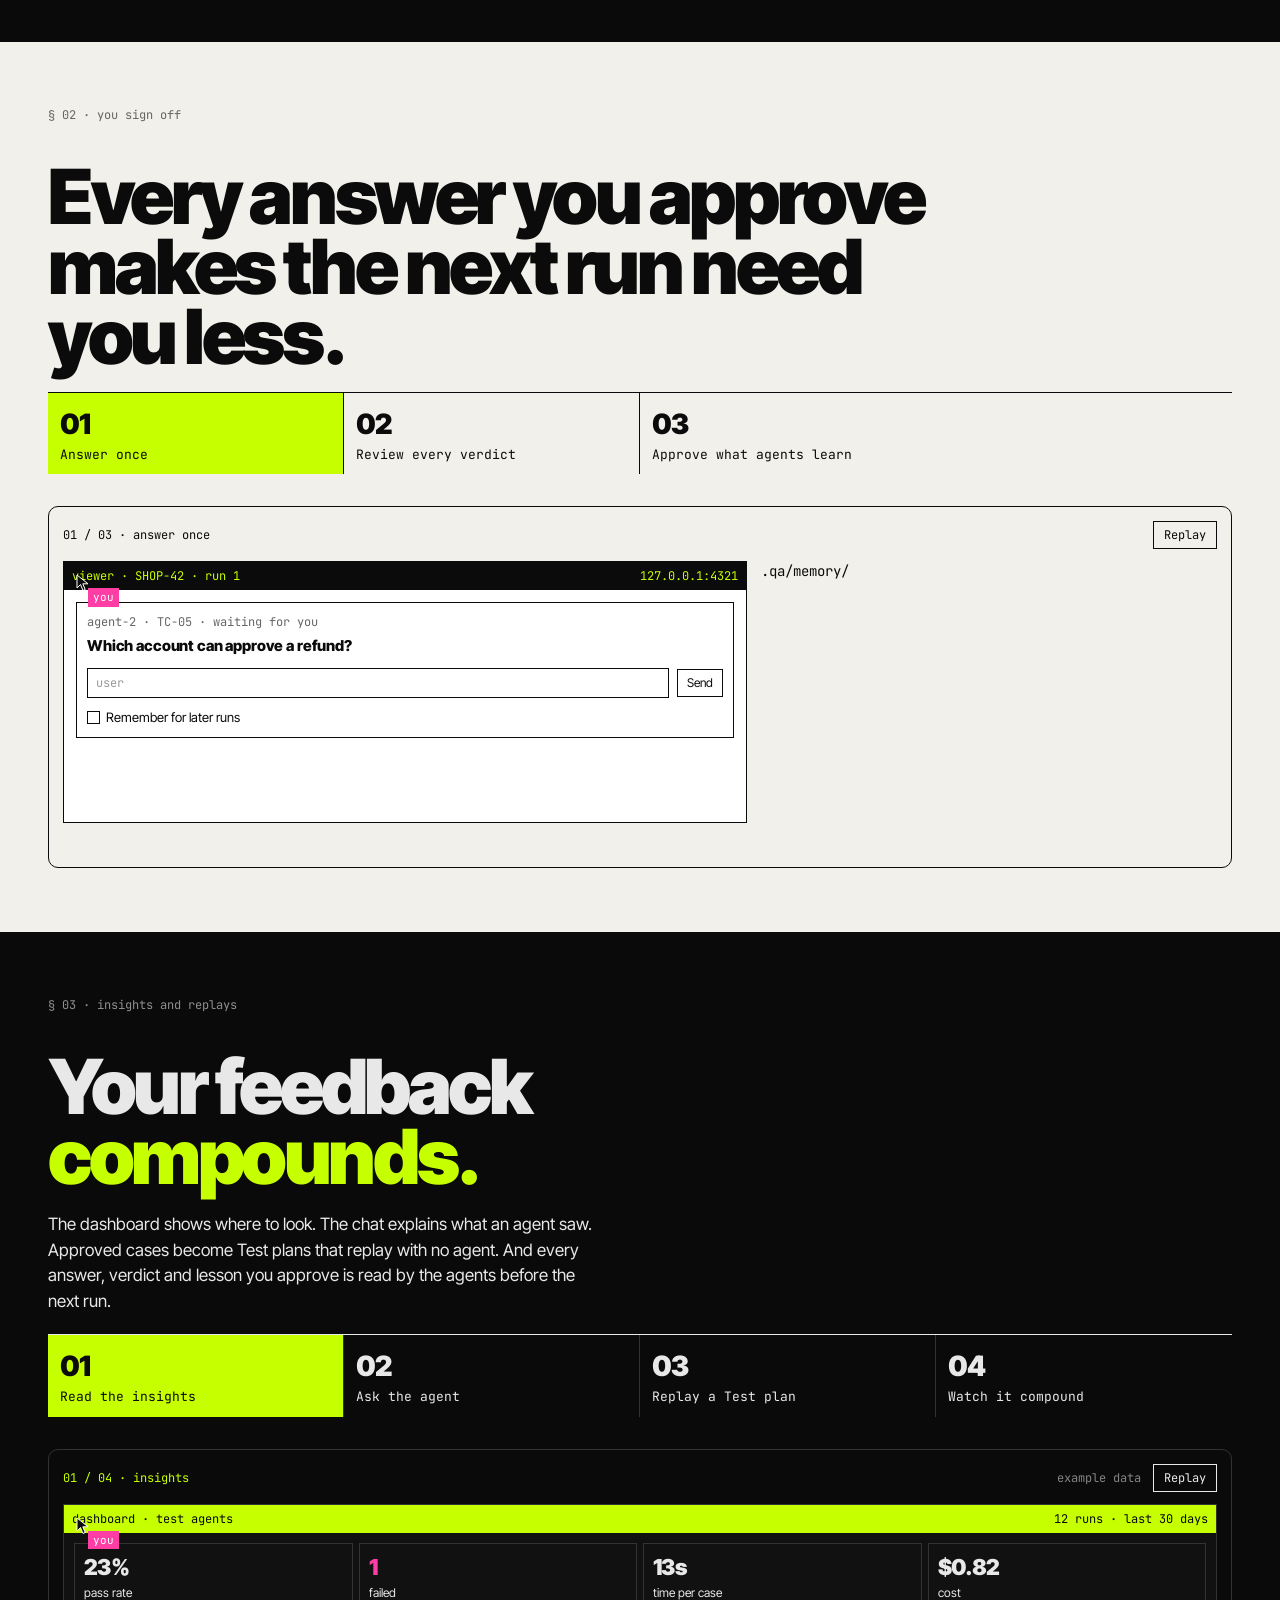
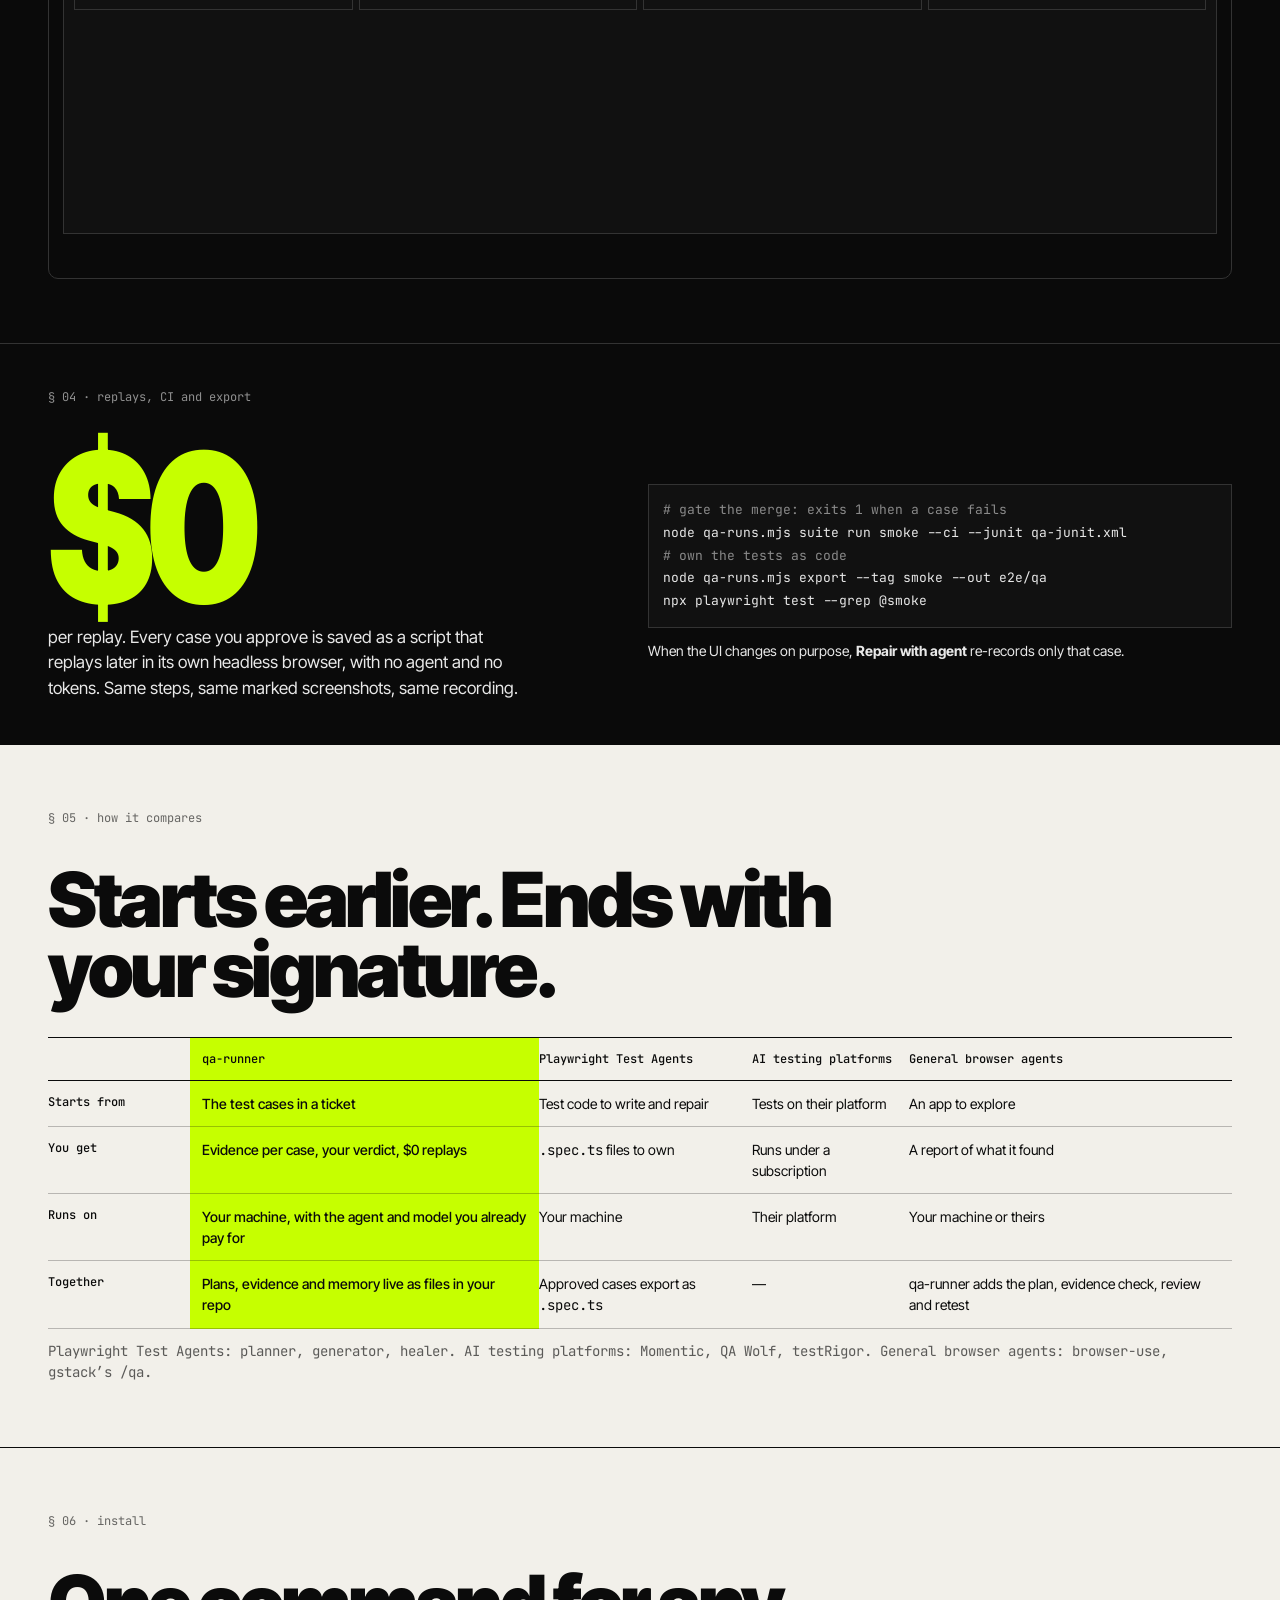
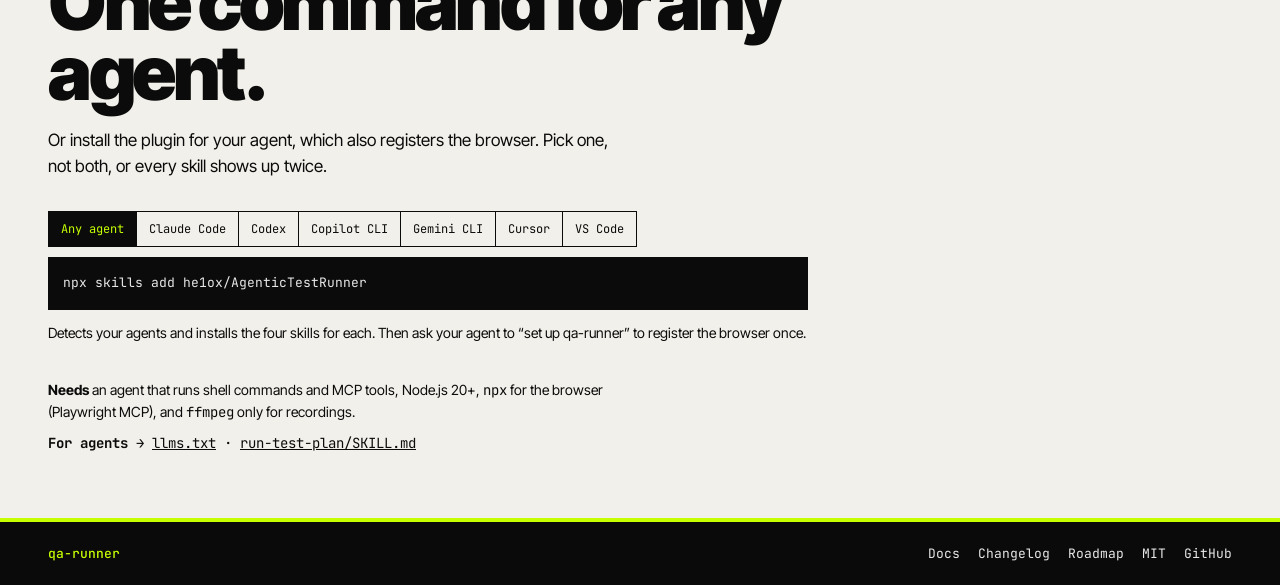
==== commit e739d222: "feat(site): insights, chat, Test plan replay and compounding feedback A new dark section 03 animates" ====
--- a/site/index.html
+++ b/site/index.html
@@ -25,6 +25,7 @@
     <nav aria-label="Sections">
       <a href="#watch">Evidence</a>
       <a href="#signoff">Sign-off</a>
+      <a href="#smarter">Insights</a>
       <a href="#replays">Replays</a>
       <a href="#install">Install</a>
     </nav>
@@ -82,13 +83,11 @@
           <li><b>01</b> Answer once</li>
           <li><b>02</b> Review every verdict</li>
           <li><b>03</b> Approve what agents learn</li>
-          <li><b>04</b> See how agents are doing</li>
         </ol>
       </div>
       <figure class="stage stage-light">
         <figcaption class="stagebar mono">
-          <span data-label>01 / 04 · answer once</span>
-          <span class="example">example data</span>
+          <span data-label>01 / 03 · answer once</span>
           <button class="replay" data-replay>Replay</button>
         </figcaption>
         <div class="hitl" aria-hidden="true">
@@ -99,12 +98,36 @@
           </div>
         </div>
         <p class="caption mono" data-caption aria-hidden="true"></p>
-        <p class="sr-only">Animation: an agent asks which account can approve a refund; you answer and tick Remember, and the answer is saved as a memory with the password as an env:NAME reference. You approve three results and reject one, and only that case is retested. You approve one lesson an agent learned and discard another. A dashboard shows pass rate, failures, agent time per case, reviewer agreement, and cost and questions per run falling to zero as approved cases replay.</p>
+        <p class="sr-only">Animation: an agent asks which account can approve a refund; you answer and tick Remember, and the answer is saved as a memory with the password as an env:NAME reference. You approve three results and reject one, and only that case is retested. You approve one lesson an agent learned and discard another, and it is saved to memory.</p>
       </figure>
     </section>
 
+    <section id="smarter" class="dark section">
+      <div class="head grid12">
+        <p class="tag">§ 03 · insights and replays</p>
+        <h2 class="display">Your feedback <span class="acid">compounds.</span></h2>
+        <p class="lede">The dashboard shows where to look. The chat explains what an agent saw. Approved cases become Test plans that replay with no agent. And every answer, verdict and lesson you approve is read by the agents before the next run.</p>
+        <ol class="steps steps-dark mono" data-steps>
+          <li><b>01</b> Read the insights</li>
+          <li><b>02</b> Ask the agent</li>
+          <li><b>03</b> Replay a Test plan</li>
+          <li><b>04</b> Watch it compound</li>
+        </ol>
+      </div>
+      <figure class="stage stage-dark">
+        <figcaption class="stagebar mono">
+          <span data-label class="acid">01 / 04 · insights</span>
+          <span class="example">example data</span>
+          <button class="replay" data-replay>Replay</button>
+        </figcaption>
+        <div class="dviewer" data-viewer aria-hidden="true"></div>
+        <p class="caption mono" data-caption aria-hidden="true"></p>
+        <p class="sr-only">Animation: the dashboard surfaces insights — a case that flip-flops between runs, mobile failing four times more than desktop, the slowest flows and where agent context goes. You open the unstable case and ask the agent why it failed; it explains a toast covered the Pay button, marks it on the screenshot and proposes a lesson. You build a Test plan called Release 1.0.1 from library tests and run it: every script replays deterministically, with no agent, at $0 and 0 tokens. Over six runs, questions to you fall from five to zero and reviewer agreement rises from 72% to 97% as approved memories grow.</p>
+      </figure>
+    </section>
+
     <section id="replays" class="dark section grid12 replays">
-      <p class="tag">§ 03 · replays, CI and export</p>
+      <p class="tag">§ 04 · replays, CI and export</p>
       <div class="zero">
         <p class="big acid" aria-label="Zero dollars">$0</p>
         <p class="lede">per replay. Every case you approve is saved as a script that replays later in its own headless browser, with no agent and no tokens. Same steps, same marked screenshots, same recording.</p>
@@ -123,7 +146,7 @@
 
     <section id="compare" class="light section">
       <div class="head grid12">
-        <p class="tag">§ 04 · how it compares</p>
+        <p class="tag">§ 05 · how it compares</p>
         <h2 class="display">Starts earlier. Ends with your signature.</h2>
       </div>
       <div class="tablewrap">
@@ -144,7 +167,7 @@
 
     <section id="install" class="light section rule">
       <div class="head grid12">
-        <p class="tag">§ 05 · install</p>
+        <p class="tag">§ 06 · install</p>
         <h2 class="display">One command for any agent.</h2>
         <p class="lede">Or install the plugin for your agent, which also registers the browser. Pick one, not both, or every skill shows up twice.</p>
       </div>
--- a/site/styles.css
+++ b/site/styles.css
@@ -159,29 +159,74 @@
 .rev { display: flex; align-items: center; gap: 8px; padding: 6px 0; border-bottom: 1px solid #ddd; font-size: 13px; }
 .rev .id { font-family: var(--mono); font-size: 12px; width: 46px; }
 .rev .name { flex: 1; min-width: 0; }
-.tiles { display: grid; grid-template-columns: repeat(4, 1fr); border-left: 1px solid var(--ink); }
-.tile { border-right: 1px solid var(--ink); border-bottom: 1px solid var(--ink); padding: 8px 10px; font-size: 12px; }
-.tile b { display: block; font-size: 24px; font-weight: 900; letter-spacing: -.03em; }
-.chart { padding: 10px 12px; }
-.chart .legend { font-family: var(--mono); font-size: 12px; margin-bottom: 6px; display: flex; justify-content: space-between; }
-.bars { display: flex; align-items: flex-end; gap: 10px; height: 100px; border-bottom: var(--rule); }
-.bars > div { flex: 1; display: flex; flex-direction: column; align-items: center; justify-content: flex-end; height: 100%; font-family: var(--mono); font-size: 11px; }
-.bars .q { color: var(--hot); }
-.bars i { display: block; width: 100%; height: 0; border: 1px solid var(--ink); transition: height .6s ease; }
-.labels { display: flex; gap: 10px; font-family: var(--mono); font-size: 11px; margin-top: 4px; }
-.labels span { flex: 1; text-align: center; }
 .caption { font-size: 12px; margin-top: 12px; min-height: 18px; }
+.typed { color: var(--ink); }
 
 /* § 03 */
-.replays { row-gap: 28px; align-items: center; }
+.steps-dark { border-top-color: #E8E8E8; }
+.steps-dark li { border-right-color: var(--line-dark); }
+.steps-dark li.on { color: var(--ink); }
+.dviewer { border: 1px solid var(--line-dark); background: var(--void-2); position: relative; overflow: hidden; min-height: 330px; }
+.dbar { background: var(--acid); color: var(--void); font-family: var(--mono); font-size: 12px; padding: 5px 8px; display: flex; justify-content: space-between; gap: 8px; }
+.dbody { padding: 10px; position: relative; font-size: 13px; }
+.dviewer .typed { color: #E8E8E8; }
+.dviewer .cur.human .who { background: var(--hot); }
+.kpis { display: grid; grid-template-columns: repeat(4, 1fr); gap: 6px; }
+.kpi, .icard { border: 1px solid var(--line-dark); padding: 7px 9px; font-size: 12px; }
+.kpi b { display: block; font-size: 22px; font-weight: 900; letter-spacing: -.03em; }
+.insights { display: grid; grid-template-columns: repeat(2, minmax(0, 1fr)); gap: 6px; margin-top: 6px; }
+.ih { font-family: var(--mono); font-size: 11px; color: var(--muted); margin-bottom: 5px; }
+.ins { font-family: var(--mono); font-size: 11px; color: var(--hot); margin-top: 5px; }
+.flip { display: flex; justify-content: space-between; gap: 8px; padding: 2px 4px; margin: 0 -4px; transition: background .2s; }
+.flip.picked { background: #222; outline: 1px solid var(--hot); }
+.hbar { display: flex; align-items: center; gap: 6px; font-family: var(--mono); font-size: 11px; margin-top: 4px; }
+.hbar span:first-child { width: 54px; }
+.hbar i { display: block; height: 8px; }
+.stack { display: flex; height: 10px; margin-top: 4px; }
+.stack i { display: block; }
+.small-m { font-size: 11px; margin-top: 4px; }
+.chatgrid { display: grid; grid-template-columns: repeat(2, minmax(0, 1fr)); gap: 10px; }
+.shot { position: relative; background: var(--paper); color: var(--ink); border: 1px solid var(--line-dark); height: 260px; }
+.shot-name { font-size: 11px; background: var(--paper-2); padding: 4px 6px; }
+.shot-body { padding: 10px; }
+.shot-body .bar { height: 8px; background: #D9D9D9; margin-bottom: 7px; }
+.toast { background: var(--ink); color: var(--paper); font-size: 12px; padding: 7px 9px; width: 82%; margin-top: 26px; position: relative; z-index: 1; }
+.pay { margin: -8px 0 0 30%; background: #888; color: #fff; font-size: 12px; padding: 7px 10px; width: 44%; }
+.chatcol { display: flex; flex-direction: column; height: 260px; }
+.msgs { flex: 1; overflow: hidden; }
+.bub { font-size: 13px; padding: 7px 9px; margin-bottom: 7px; max-width: 92%; line-height: 1.45; }
+.bub.you { background: #222; margin-left: auto; }
+.bub.agent { border: 1px solid var(--acid); }
+.chatin { display: flex; gap: 6px; align-items: center; border: 1px solid var(--line-dark); padding: 5px; font-size: 12px; color: #666; }
+.chatin span:first-child { flex: 1; min-width: 0; }
+.dbtn { font-size: 12px; padding: 4px 9px; border: 1px solid var(--acid); color: var(--acid); display: inline-block; white-space: nowrap; transition: transform .15s; }
+.dbtn.run { background: var(--acid); color: var(--void); }
+.newplan { display: flex; gap: 6px; align-items: center; margin-bottom: 8px; }
+.field-d { flex: 1; min-width: 0; border: 1px solid var(--line-dark); padding: 4px 7px; font-size: 12px; color: #666; min-height: 26px; }
+.field-d.tags { flex: 0 1 140px; }
+.lrow { display: flex; align-items: center; gap: 8px; padding: 5px 0; border-bottom: 1px solid #222; }
+.lrow .id { width: 46px; font-size: 12px; }
+.lrow .name { flex: 1; min-width: 0; }
+.lrow .res { width: 140px; text-align: right; font-size: 12px; color: var(--muted); }
+.lrow .res.live { color: #E8E8E8; }
+.cb { width: 13px; height: 13px; border: 1.5px solid var(--acid); display: inline-flex; align-items: center; justify-content: center; font-size: 11px; color: var(--void); }
+.cb.on { background: var(--acid); }
+.tg { font-size: 11px; border: 1px solid #555; padding: 0 5px; color: #aaa; }
+.runrow { display: flex; justify-content: space-between; align-items: center; gap: 8px; margin-top: 10px; font-size: 12px; }
+.trend { display: grid; grid-template-columns: minmax(0, 1.5fr) minmax(0, 1fr); gap: 12px; }
+.trend-chart { width: 100%; height: auto; display: block; }
+.feed { font-size: 12px; line-height: 1.7; }
+
+/* § 04 */
+.replays { row-gap: 20px; align-items: center; padding-block: 44px; border-top: 1px solid var(--line-dark); }
 .zero { grid-column: 1 / span 5; }
-.big { font-weight: 900; font-size: clamp(120px, 20vw, 260px); line-height: .8; letter-spacing: -.06em; transform: scaleY(1.25); transform-origin: top; margin-bottom: clamp(36px, 6vw, 72px); }
+.big { font-weight: 900; font-size: clamp(96px, 13vw, 170px); line-height: .8; letter-spacing: -.06em; transform: scaleY(1.25); transform-origin: top; margin-bottom: clamp(28px, 4vw, 48px); }
 .snips { grid-column: 7 / -1; }
 .term { background: var(--void-2); border: 1px solid var(--line-dark); padding: 14px; font-size: 13px; line-height: 1.75; overflow-x: auto; margin: 0 0 12px; }
 .light .term { background: var(--ink); color: #E8E8E8; border-color: var(--ink); }
 .term p { white-space: nowrap; }
 
-/* § 04 */
+/* § 05 */
 .tablewrap { overflow-x: auto; border-top: var(--rule); }
 .compare { width: 100%; border-collapse: collapse; font-size: 14px; min-width: 760px; }
 .compare th, .compare td { text-align: left; vertical-align: top; padding: 12px 12px 12px 0; border-bottom: 1px solid rgba(11, 11, 11, .25); }
@@ -190,7 +235,7 @@
 .compare .us { background: var(--acid); padding-left: 12px; font-weight: 500; }
 .note { margin-top: 12px; opacity: .65; }
 
-/* § 05 */
+/* § 06 */
 .tablist { display: flex; flex-wrap: wrap; border: var(--rule); width: fit-content; max-width: 100%; }
 .tablist button { background: transparent; border: 0; border-right: 1px solid var(--ink); padding: 8px 12px; font-family: var(--mono); font-size: 12px; color: var(--ink); }
 .tablist button:last-child { border-right: 0; }
@@ -226,7 +271,14 @@
   .steps li:nth-child(2) { border-right: 0; }
   .steps li:nth-child(3) { padding-left: 0; }
   .steps li:nth-child(n+3) { border-top: 1px solid var(--ink); }
-  .tiles { grid-template-columns: repeat(2, 1fr); }
+  .kpis { grid-template-columns: repeat(2, 1fr); }
+  .dviewer { min-height: 600px; }
+  .shot, .chatcol { height: 230px; }
+  .newplan { flex-wrap: wrap; }
+  .lrow .tg { display: none; }
+  .lrow .res { width: auto; }
+  .insights, .chatgrid, .trend { grid-template-columns: minmax(0, 1fr); }
+  .steps-dark li:nth-child(n+3) { border-top-color: var(--line-dark); }
   .stagebar .example { display: none; }
 }
 
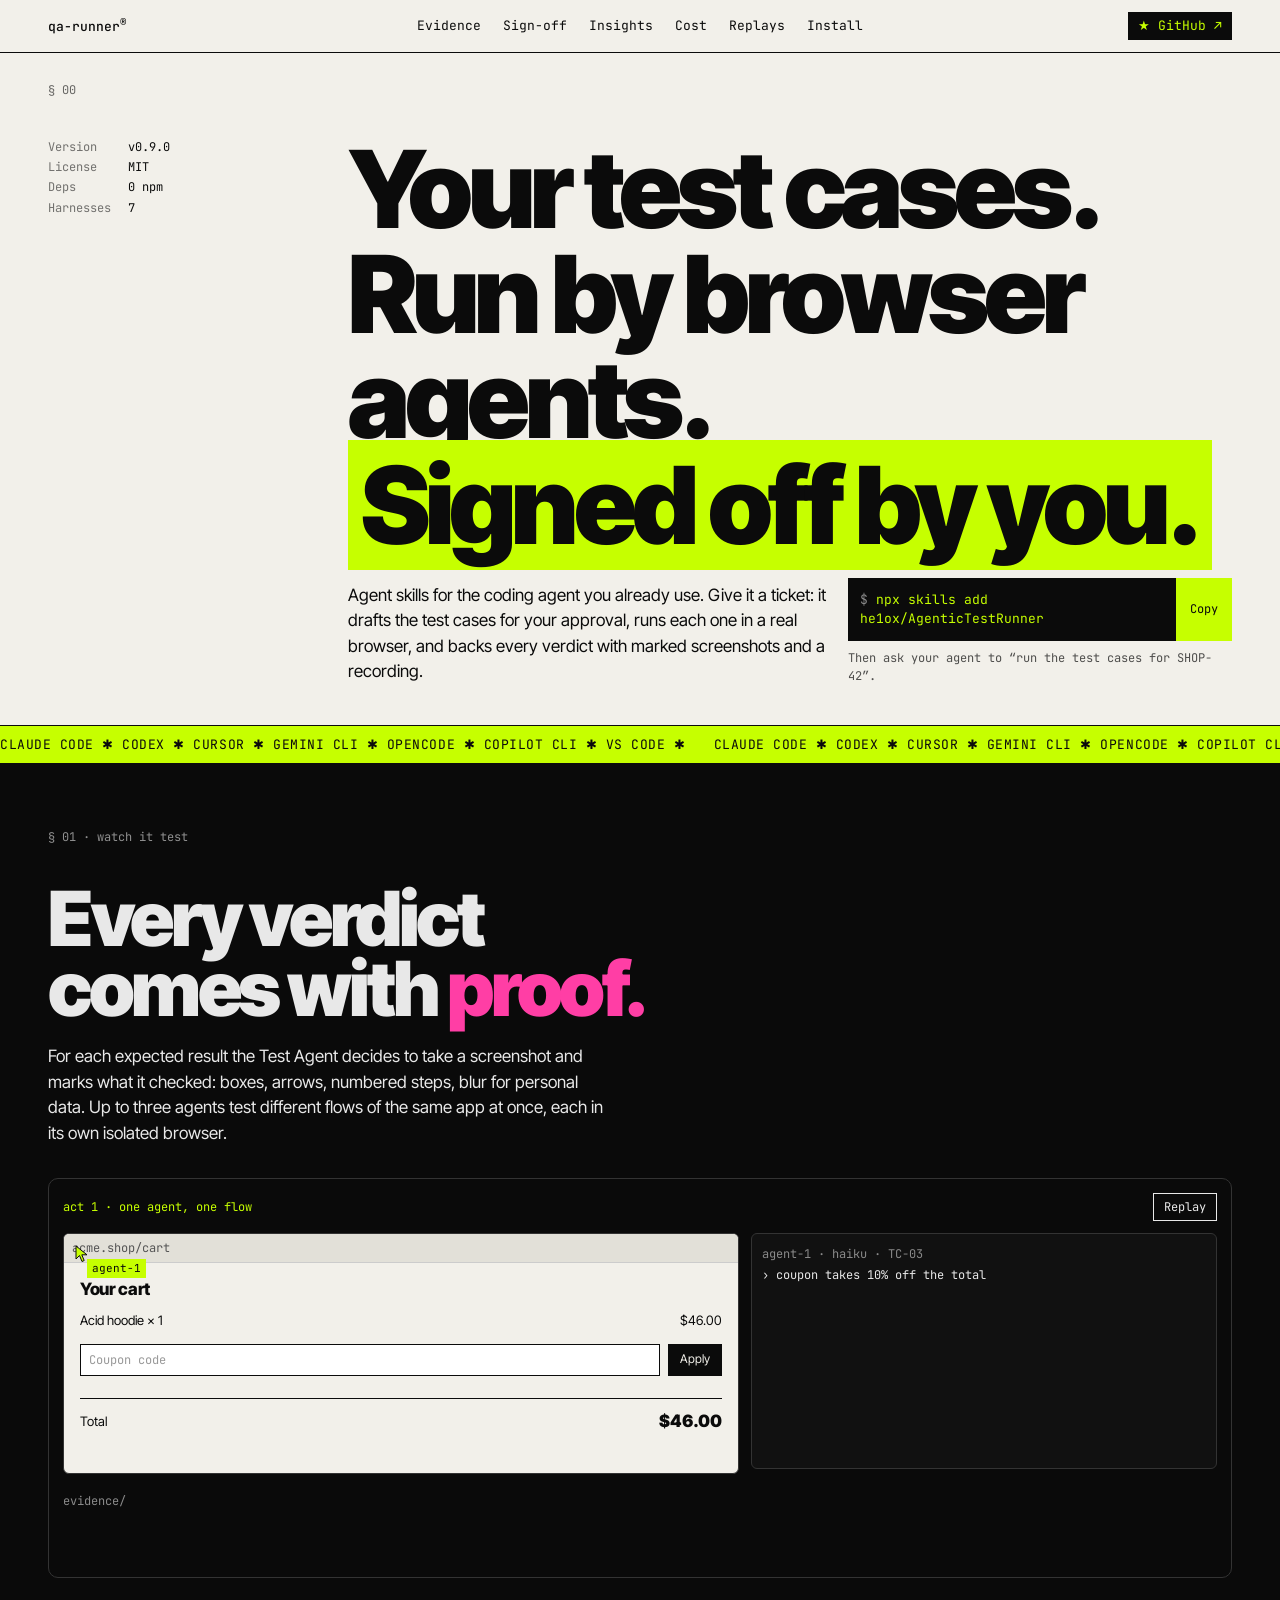
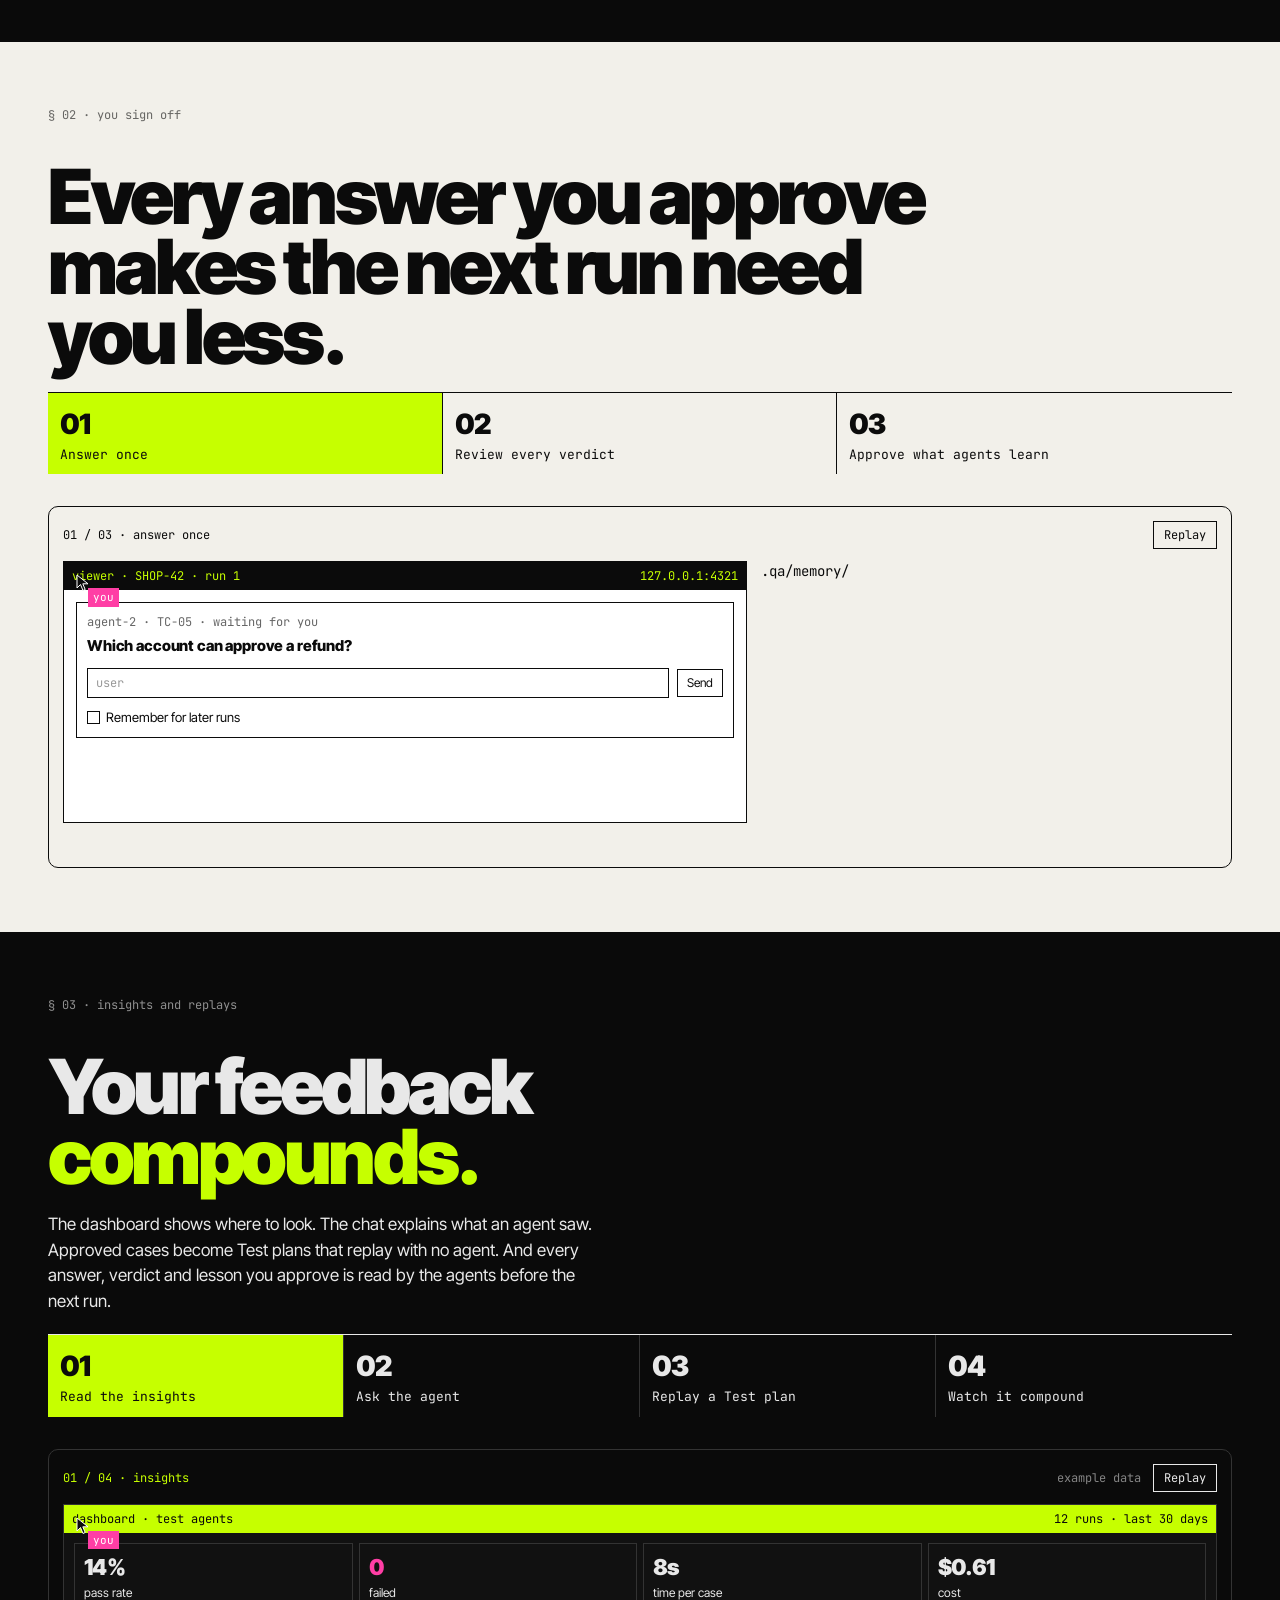
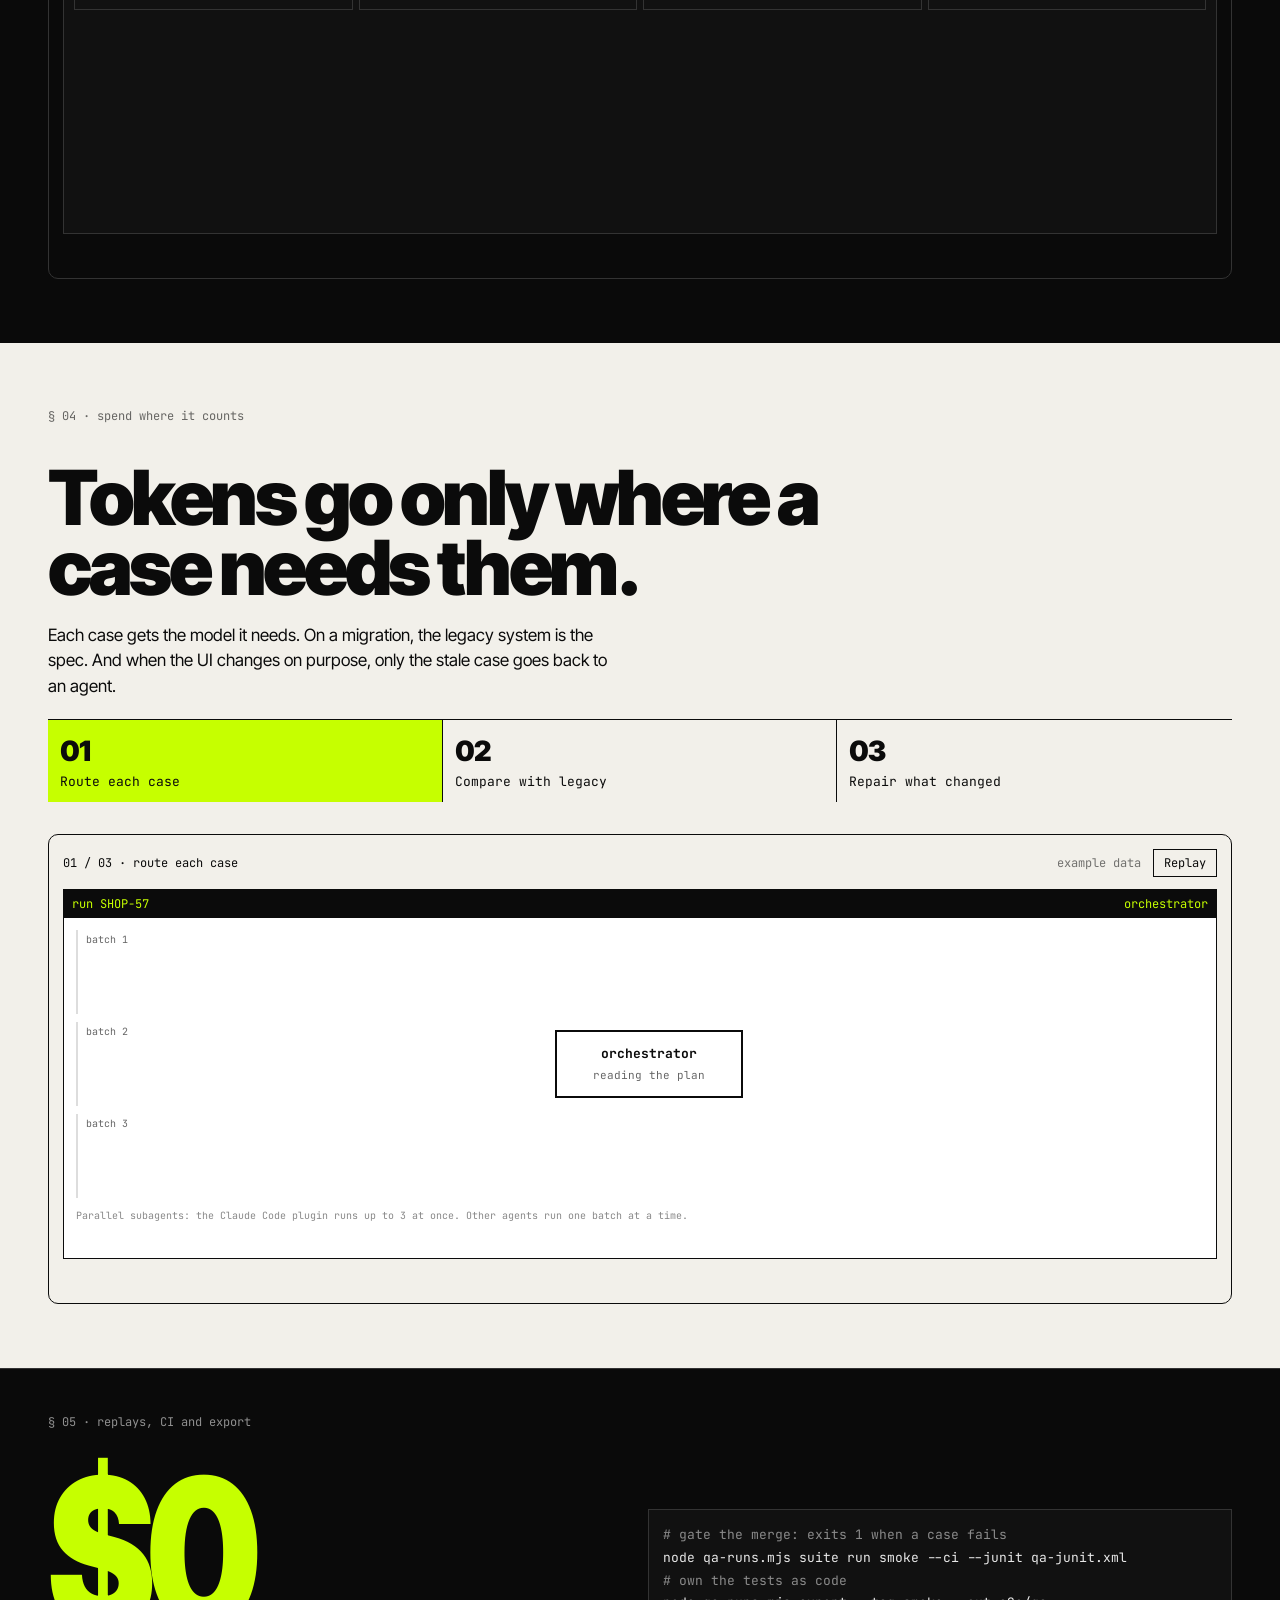
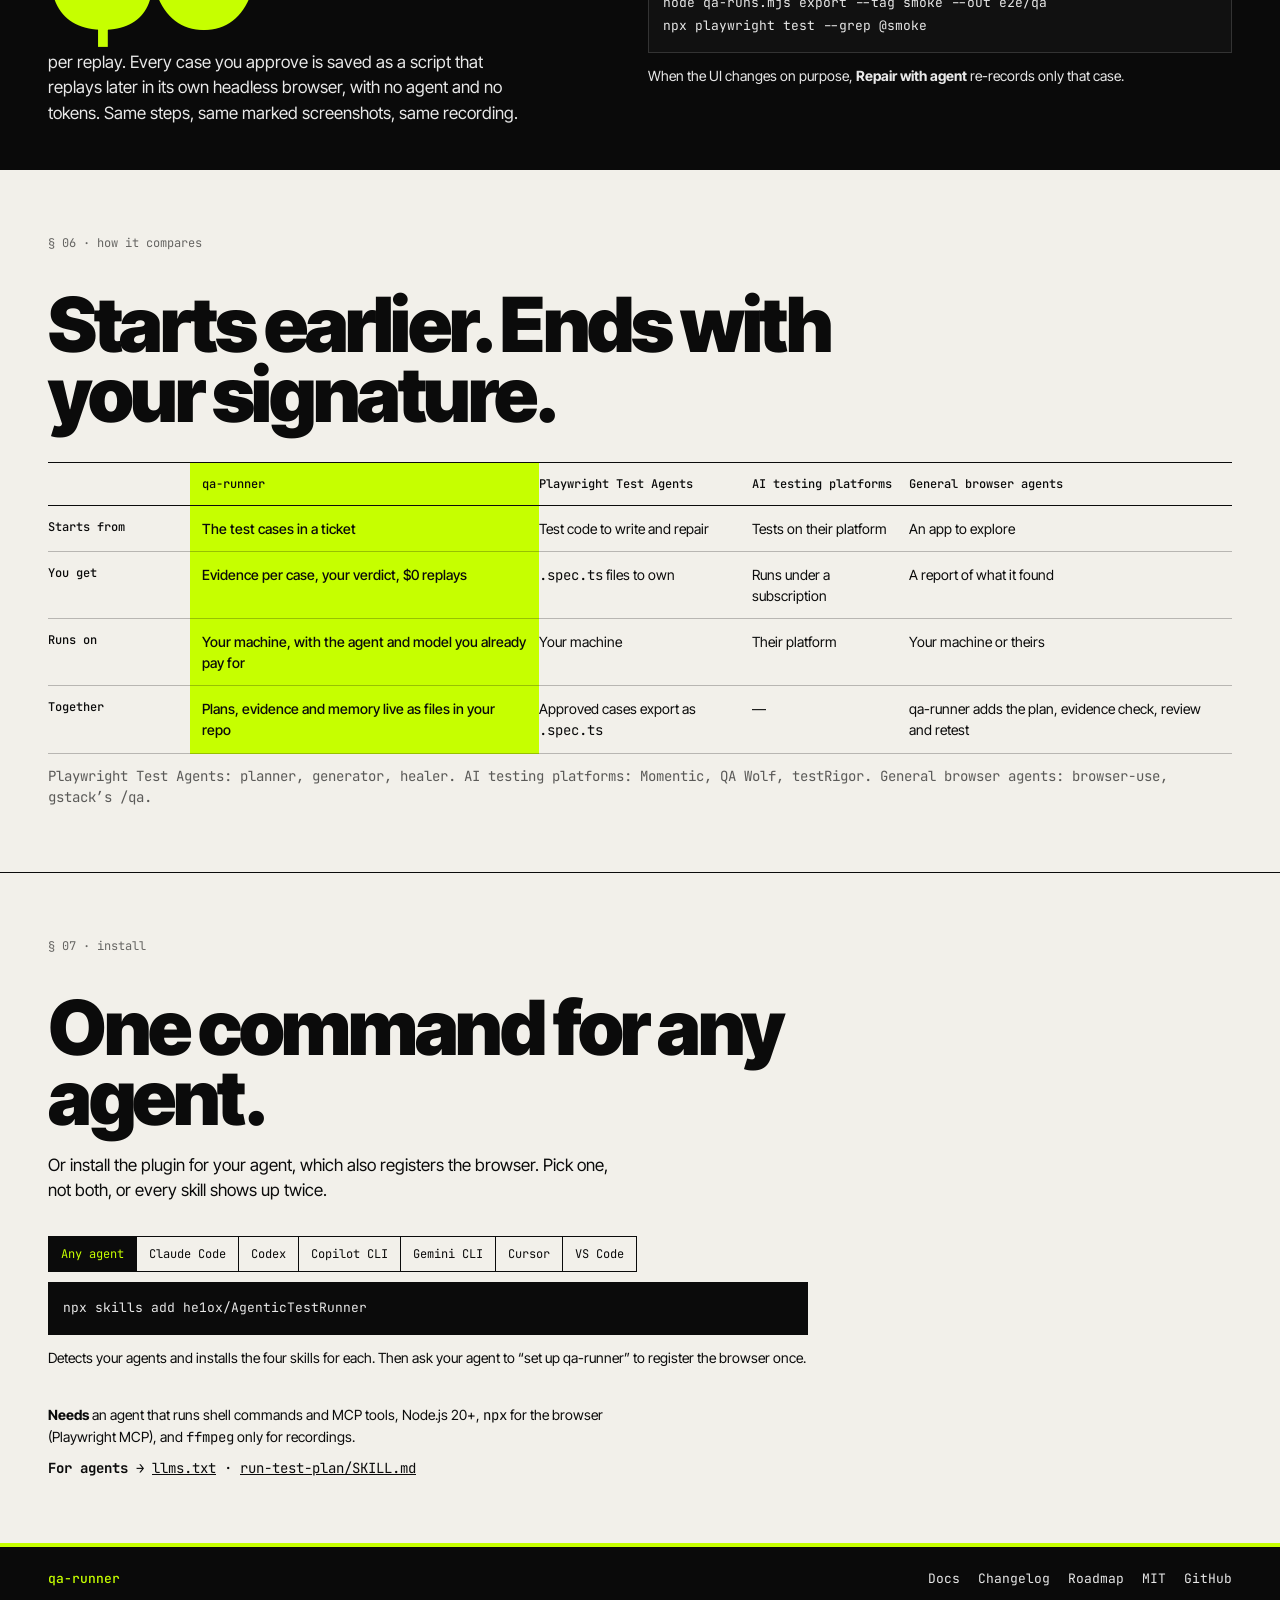
==== commit 1eb56779: "feat(site): cost section with orchestration, legacy and repair scenes; mobile fixes New § 04 "spend " ====
--- a/site/index.html
+++ b/site/index.html
@@ -26,6 +26,7 @@
       <a href="#watch">Evidence</a>
       <a href="#signoff">Sign-off</a>
       <a href="#smarter">Insights</a>
+      <a href="#spend">Cost</a>
       <a href="#replays">Replays</a>
       <a href="#install">Install</a>
     </nav>
@@ -126,8 +127,31 @@
       </figure>
     </section>
 
+    <section id="spend" class="light section">
+      <div class="head grid12">
+        <p class="tag">§ 04 · spend where it counts</p>
+        <h2 class="display">Tokens go only where a case needs them.</h2>
+        <p class="lede">Each case gets the model it needs. On a migration, the legacy system is the spec. And when the UI changes on purpose, only the stale case goes back to an agent.</p>
+        <ol class="steps mono" data-steps>
+          <li><b>01</b> Route each case</li>
+          <li><b>02</b> Compare with legacy</li>
+          <li><b>03</b> Repair what changed</li>
+        </ol>
+      </div>
+      <figure class="stage stage-light">
+        <figcaption class="stagebar mono">
+          <span data-label>01 / 03 · route each case</span>
+          <span class="example">example data</span>
+          <button class="replay" data-replay>Replay</button>
+        </figcaption>
+        <div class="viewer spend-viewer" data-viewer aria-hidden="true"></div>
+        <p class="caption mono" data-caption aria-hidden="true"></p>
+        <p class="sr-only">Animation: the orchestrator weighs six cases by their steps, data changes, recent failures and legacy checks, groups them into three batches that each take their hardest case's tier, and launches one subagent per batch: simple, standard and complex, each in its own browser. When the simple subagent fails a case, the orchestrator retries only that case on a standard subagent, and it passes. Next, an agent runs the order history on the new app and on the legacy app: totals are the same, the date format deviates and the new status filter is an improvement. Last, a Test plan replays with no agent and one case fails because the Apply button is now called Redeem; you press Repair with agent, only that case goes back to an agent, it passes and its script becomes version 3 while the other cases keep replaying at $0.</p>
+      </figure>
+    </section>
+
     <section id="replays" class="dark section grid12 replays">
-      <p class="tag">§ 04 · replays, CI and export</p>
+      <p class="tag">§ 05 · replays, CI and export</p>
       <div class="zero">
         <p class="big acid" aria-label="Zero dollars">$0</p>
         <p class="lede">per replay. Every case you approve is saved as a script that replays later in its own headless browser, with no agent and no tokens. Same steps, same marked screenshots, same recording.</p>
@@ -146,7 +170,7 @@
 
     <section id="compare" class="light section">
       <div class="head grid12">
-        <p class="tag">§ 05 · how it compares</p>
+        <p class="tag">§ 06 · how it compares</p>
         <h2 class="display">Starts earlier. Ends with your signature.</h2>
       </div>
       <div class="tablewrap">
@@ -167,7 +191,7 @@
 
     <section id="install" class="light section rule">
       <div class="head grid12">
-        <p class="tag">§ 06 · install</p>
+        <p class="tag">§ 07 · install</p>
         <h2 class="display">One command for any agent.</h2>
         <p class="lede">Or install the plugin for your agent, which also registers the browser. Pick one, not both, or every skill shows up twice.</p>
       </div>
--- a/site/styles.css
+++ b/site/styles.css
@@ -76,6 +76,7 @@
 
 /* sections */
 .section { padding: 64px var(--gutter); }
+section[id] { scroll-margin-top: 56px; }
 .section .head { row-gap: 20px; margin-bottom: 32px; }
 .section .head .lede { grid-column: 1 / span 6; }
 .rule { border-top: var(--rule); }
@@ -88,14 +89,15 @@
 .stagebar .example { margin-left: auto; opacity: .55; }
 .replay { background: transparent; color: inherit; border: 1px solid currentColor; padding: 4px 10px; font-family: var(--mono); font-size: 12px; }
 .replay:hover { background: var(--acid); color: var(--ink); border-color: var(--ink); }
-.scene { min-height: 330px; }
+.scene { min-height: 330px; position: relative; }
 
 /* animation primitives */
 .win { border: 1px solid var(--line-dark); background: var(--paper); color: var(--ink); border-radius: 6px; overflow: hidden; }
 .ub { background: var(--paper-2); font-size: 12px; padding: 5px 8px; border-bottom: 1px solid #ccc; color: #555; }
-.cur { position: absolute; left: 12px; top: 12px; transition: left .6s ease, top .6s ease; pointer-events: none; z-index: 3; display: flex; align-items: flex-start; }
-.cur .who { position: absolute; left: 12px; top: 14px; font-family: var(--mono); font-size: 11px; padding: 1px 5px; white-space: nowrap; }
-.cur.flip .who { left: auto; right: 10px; }
+.cur { position: absolute; left: 12px; top: 12px; transition: left .6s ease, top .6s ease, opacity .3s; pointer-events: none; z-index: 3; display: flex; align-items: flex-start; }
+.cur.off { opacity: 0; }
+.cur .who { position: absolute; left: 12px; top: 14px; font-family: var(--mono); font-size: 11px; padding: 1px 5px; white-space: nowrap; transition: transform .6s ease; }
+.cur.flip .who { transform: translateX(calc(-100% - 6px)); }
 .cur.agent .who { background: var(--acid); color: var(--void); }
 .cur.human .who { background: var(--hot); color: #fff; }
 .fl { position: absolute; inset: 0; background: #fff; opacity: 0; transition: opacity .2s; pointer-events: none; z-index: 4; }
@@ -132,7 +134,7 @@
 .summary { font-family: var(--mono); font-size: 12px; margin-top: 12px; }
 
 /* § 02 */
-.steps { grid-column: 1 / -1; list-style: none; padding: 0; margin: 0; display: grid; grid-template-columns: repeat(4, 1fr); border-top: var(--rule); font-size: 13px; }
+.steps { grid-column: 1 / -1; list-style: none; padding: 0; margin: 0; display: grid; grid-auto-flow: column; grid-auto-columns: minmax(0, 1fr); border-top: var(--rule); font-size: 13px; }
 .steps li { padding: 10px 12px 10px 0; border-right: 1px solid var(--ink); padding-left: 12px; transition: background .3s; }
 .steps li:first-child { padding-left: 0; }
 .steps li:last-child { border-right: 0; }
@@ -157,7 +159,7 @@
 .pass { background: var(--acid); color: var(--ink); }
 .fail { background: var(--hot); color: #fff; border-color: var(--hot); }
 .rev { display: flex; align-items: center; gap: 8px; padding: 6px 0; border-bottom: 1px solid #ddd; font-size: 13px; }
-.rev .id { font-family: var(--mono); font-size: 12px; width: 46px; }
+.rev .id { font-family: var(--mono); font-size: 12px; width: 46px; flex: none; white-space: nowrap; }
 .rev .name { flex: 1; min-width: 0; }
 .caption { font-size: 12px; margin-top: 12px; min-height: 18px; }
 .typed { color: var(--ink); }
@@ -177,8 +179,8 @@
 .insights { display: grid; grid-template-columns: repeat(2, minmax(0, 1fr)); gap: 6px; margin-top: 6px; }
 .ih { font-family: var(--mono); font-size: 11px; color: var(--muted); margin-bottom: 5px; }
 .ins { font-family: var(--mono); font-size: 11px; color: var(--hot); margin-top: 5px; }
-.flip { display: flex; justify-content: space-between; gap: 8px; padding: 2px 4px; margin: 0 -4px; transition: background .2s; }
-.flip.picked { background: #222; outline: 1px solid var(--hot); }
+.flaky { display: flex; justify-content: space-between; gap: 8px; padding: 2px 4px; margin: 0 -4px; transition: background .2s; }
+.flaky.picked { background: #222; outline: 1px solid var(--hot); }
 .hbar { display: flex; align-items: center; gap: 6px; font-family: var(--mono); font-size: 11px; margin-top: 4px; }
 .hbar span:first-child { width: 54px; }
 .hbar i { display: block; height: 8px; }
@@ -218,6 +220,72 @@
 .feed { font-size: 12px; line-height: 1.7; }
 
 /* § 04 */
+.spend-viewer { min-height: 370px; }
+.rt { display: flex; align-items: center; gap: 8px; padding: 6px 4px; border-bottom: 1px solid #ddd; font-size: 13px; transition: background .2s; }
+.rt .id { font-family: var(--mono); font-size: 12px; width: 46px; }
+.rt .name { flex: 1; min-width: 0; }
+.tier { font-family: var(--mono); font-size: 10px; padding: 1px 6px; border: 1px solid var(--ink); white-space: nowrap; }
+.t-simple { background: var(--acid); }
+.t-standard { background: #fff; }
+.t-complex { background: var(--ink); color: var(--acid); }
+.rt .res { font-family: var(--mono); font-size: 12px; width: 190px; text-align: right; color: #666; }
+.rt .res.live { color: var(--ink); }
+.orch { position: relative; display: grid; grid-template-columns: minmax(0, 1.3fr) minmax(0, .55fr) minmax(0, 1.25fr); gap: 34px; align-items: center; }
+.osvg { position: absolute; inset: 0; width: 100%; height: 100%; pointer-events: none; overflow: visible; }
+.olink { stroke-dasharray: 1000; stroke-dashoffset: 1000; transition: stroke-dashoffset .6s ease; }
+.olink.on { stroke-dashoffset: 0; }
+.ocases, .osubs { position: relative; display: flex; flex-direction: column; gap: 8px; }
+.obatch { border-left: 2px solid #ddd; padding-left: 8px; transition: border-color .3s; }
+.obatch.on { border-color: var(--ink); }
+.obatch .bt { display: flex; justify-content: space-between; align-items: center; gap: 6px; font-family: var(--mono); font-size: 10px; color: #666; margin-bottom: 3px; }
+.ocase { display: flex; align-items: center; gap: 6px; border: 1px solid #ccc; background: #fff; padding: 4px 6px; margin-bottom: 3px; font-size: 12px; opacity: 0; transform: translateX(-10px); transition: opacity .3s, transform .3s, border-color .3s, background .2s; }
+.ocase.on { opacity: 1; transform: none; }
+.ocase.scan { background: var(--paper-2); border-color: var(--ink); }
+.ocase.hard { border-color: var(--ink); box-shadow: 3px 3px 0 var(--acid); }
+.ocase .id { font-family: var(--mono); font-size: 11px; }
+.ocase .nm { flex: 1; min-width: 0; white-space: nowrap; overflow: hidden; text-overflow: ellipsis; }
+.ocase .sig { font-family: var(--mono); font-size: 10px; color: #666; white-space: nowrap; }
+.meter { display: inline-flex; gap: 2px; }
+.meter i { width: 6px; height: 11px; background: #e4e4e4; transition: background .2s; }
+.meter i.f { background: var(--ink); }
+.onode { position: relative; border: 2px solid var(--ink); background: #fff; padding: 12px 8px; text-align: center; font-family: var(--mono); font-size: 12px; }
+.onode b { display: block; font-size: 13px; }
+.onode .ost { display: block; color: #666; font-size: 11px; margin-top: 4px; min-height: 15px; }
+.onode.busy { animation: obusy 1.4s ease-in-out infinite; }
+@keyframes obusy { 50% { box-shadow: 0 0 0 5px var(--acid); } }
+.osub { background: #fff; border: 1px solid var(--ink); padding: 6px 8px; font-size: 12px; opacity: 0; transform: scale(.85); transform-origin: left center; transition: opacity .35s, transform .4s cubic-bezier(.2, 1.5, .4, 1); }
+.osub.on { opacity: 1; transform: none; }
+.osub.t2 { border-width: 2px; }
+.osub.t3 { border-width: 3px; }
+.osub .hd { display: flex; flex-wrap: wrap; align-items: center; gap: 4px 8px; font-family: var(--mono); font-size: 11px; margin-bottom: 6px; }
+.osub .pw { letter-spacing: 1px; margin-left: auto; }
+.osub .cs { display: flex; flex-wrap: wrap; gap: 5px; }
+.ochip { font-family: var(--mono); font-size: 10px; border: 1px solid #bbb; padding: 1px 5px; transition: background .2s, color .2s, border-color .2s; }
+.ochip.run { border-color: var(--ink); background: var(--paper-2); }
+.ochip.pass { border-color: var(--ink); background: var(--acid); }
+.ochip.fail { border-color: var(--hot); background: var(--hot); color: #fff; }
+.obars { display: grid; grid-template-columns: auto minmax(0, 1fr) auto minmax(0, 1fr); gap: 3px 8px; align-items: center; font-family: var(--mono); font-size: 10px; color: #666; }
+.obar { position: relative; height: 5px; background: #eee; overflow: hidden; }
+.obar i { position: absolute; inset: 0 auto 0 0; width: 0; background: var(--ink); transition: width linear; }
+.obar.tok i { background: var(--hot); }
+.onote { font-family: var(--mono); font-size: 10px; color: #888; margin-top: 10px; }
+.cmp { position: relative; display: grid; grid-template-columns: repeat(2, minmax(0, 1fr)); gap: 10px; }
+.cmp .lab { font-family: var(--mono); font-size: 11px; margin-bottom: 4px; }
+.cmp .win { border-color: #bbb; }
+.orows { padding: 8px 10px; }
+.orow { display: flex; justify-content: space-between; gap: 8px; font-size: 12px; padding: 5px 0; border-bottom: 1px solid #e2e2e2; }
+.orow span { display: inline-block; }
+.ofilter { font-family: var(--mono); font-size: 11px; border: 1px solid var(--ink); padding: 1px 6px; display: inline-block; margin-bottom: 4px; }
+.ofilter.ghost { visibility: hidden; }
+.cmp-res { display: flex; flex-wrap: wrap; gap: 6px 10px; align-items: center; margin-top: 10px; font-size: 12px; }
+.fcard { position: relative; border: var(--rule); padding: 10px; margin-top: 10px; }
+.fcard .k { font-family: var(--mono); font-size: 12px; color: #666; }
+.fshot { display: flex; gap: 8px; align-items: center; margin: 8px 0; max-width: 300px; }
+.fshot .field { flex: 1; border: 1px solid var(--ink); padding: 5px 8px; font-family: var(--mono); font-size: 12px; color: #999; }
+.fshot .btn { background: var(--ink); color: var(--paper); font-size: 12px; padding: 6px 12px; }
+.err { font-family: var(--mono); font-size: 11px; color: #C2185B; margin-bottom: 8px; overflow-wrap: anywhere; }
+
+/* § 05 */
 .replays { row-gap: 20px; align-items: center; padding-block: 44px; border-top: 1px solid var(--line-dark); }
 .zero { grid-column: 1 / span 5; }
 .big { font-weight: 900; font-size: clamp(96px, 13vw, 170px); line-height: .8; letter-spacing: -.06em; transform: scaleY(1.25); transform-origin: top; margin-bottom: clamp(28px, 4vw, 48px); }
@@ -226,7 +294,7 @@
 .light .term { background: var(--ink); color: #E8E8E8; border-color: var(--ink); }
 .term p { white-space: nowrap; }
 
-/* § 05 */
+/* § 06 */
 .tablewrap { overflow-x: auto; border-top: var(--rule); }
 .compare { width: 100%; border-collapse: collapse; font-size: 14px; min-width: 760px; }
 .compare th, .compare td { text-align: left; vertical-align: top; padding: 12px 12px 12px 0; border-bottom: 1px solid rgba(11, 11, 11, .25); }
@@ -235,7 +303,7 @@
 .compare .us { background: var(--acid); padding-left: 12px; font-weight: 500; }
 .note { margin-top: 12px; opacity: .65; }
 
-/* § 06 */
+/* § 07 */
 .tablist { display: flex; flex-wrap: wrap; border: var(--rule); width: fit-content; max-width: 100%; }
 .tablist button { background: transparent; border: 0; border-right: 1px solid var(--ink); padding: 8px 12px; font-family: var(--mono); font-size: 12px; color: var(--ink); }
 .tablist button:last-child { border-right: 0; }
@@ -258,32 +326,58 @@
   .zero, .snips { grid-column: 1 / -1; }
 }
 
+@media (max-width: 900px) {
+  .replay, .gh { padding: 8px 12px; }
+  .nav nav a, .foot a, .wordmark { display: inline-block; padding-block: 8px; }
+  .dviewer { min-height: 410px; }
+}
+
 @media (max-width: 720px) {
   body { font-size: 16px; }
-  .nav { grid-template-columns: 1fr auto; }
-  .nav nav { display: none; }
+  .nav { grid-template-columns: 1fr auto; row-gap: 4px; padding-bottom: 0; }
+  .nav nav { grid-column: 1 / -1; grid-row: 2; gap: 4px; overflow-x: auto; scrollbar-width: none; margin-inline: calc(-1 * var(--gutter)); padding-inline: calc(var(--gutter) - 10px); }
+  .nav nav::-webkit-scrollbar { display: none; }
+  .nav nav a { padding: 8px 10px; white-space: nowrap; }
+  section[id] { scroll-margin-top: 96px; }
   .section { padding: 48px var(--gutter); }
   .act1, .hitl { grid-template-columns: minmax(0, 1fr); }
-  .thought { height: 150px; }
+  .thought { height: 206px; }
   .act2 { grid-template-columns: minmax(0, 1fr); }
-  .scene { min-height: 520px; }
-  .steps { grid-template-columns: repeat(2, 1fr); }
+  .scene { min-height: 650px; }
+  .steps { grid-auto-flow: row; grid-template-columns: repeat(2, 1fr); }
   .steps li:nth-child(2) { border-right: 0; }
   .steps li:nth-child(3) { padding-left: 0; }
   .steps li:nth-child(n+3) { border-top: 1px solid var(--ink); }
   .kpis { grid-template-columns: repeat(2, 1fr); }
   .dviewer { min-height: 600px; }
   .shot, .chatcol { height: 230px; }
+  .msgs { display: flex; flex-direction: column; justify-content: flex-end; }
+  .mini .bar { display: none; }
+  .mini .body { height: 70px; }
+  .viewer { min-height: 410px; }
+  .memory { min-height: 150px; }
+  .caption { min-height: 6em; min-height: 4lh; }
   .newplan { flex-wrap: wrap; }
   .lrow .tg { display: none; }
   .lrow .res { width: auto; }
   .insights, .chatgrid, .trend { grid-template-columns: minmax(0, 1fr); }
   .steps-dark li:nth-child(n+3) { border-top-color: var(--line-dark); }
+  .orch { grid-template-columns: minmax(0, 1fr); gap: 22px; }
+  .osubs { padding-left: 18px; }
+  .ocase .sig { display: none; }
+  .rt .res { width: auto; }
+  .cmp { grid-template-columns: minmax(0, 1fr); }
+  .spend-viewer { min-height: 730px; }
   .stagebar .example { display: none; }
+}
+
+@media (max-width: 420px) {
+  .rev { flex-wrap: wrap; }
+  .rev .name { flex: 1 0 55%; }
 }
 
 @media (prefers-reduced-motion: reduce) {
   html { scroll-behavior: auto; }
-  .track { animation: none; }
+  .track, .onode.busy { animation: none; }
   *, *::before, *::after { transition: none !important; }
 }
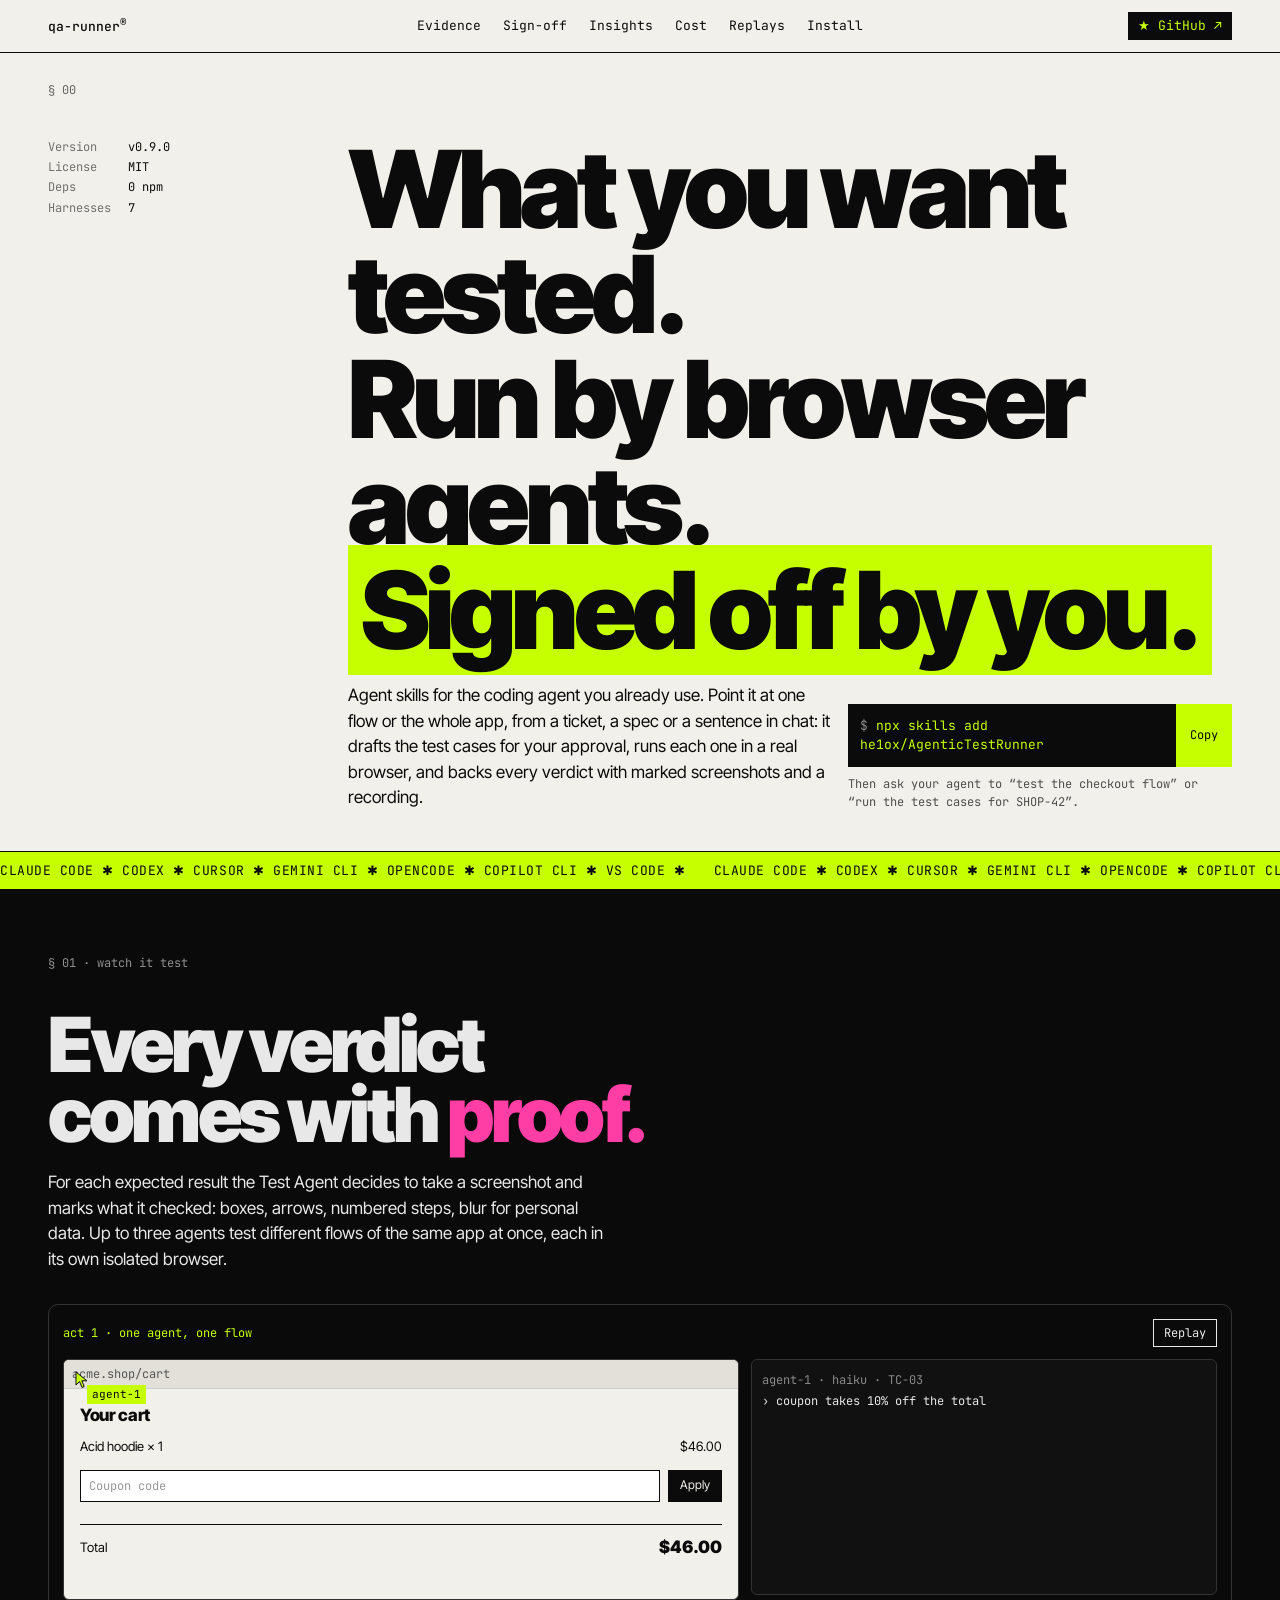
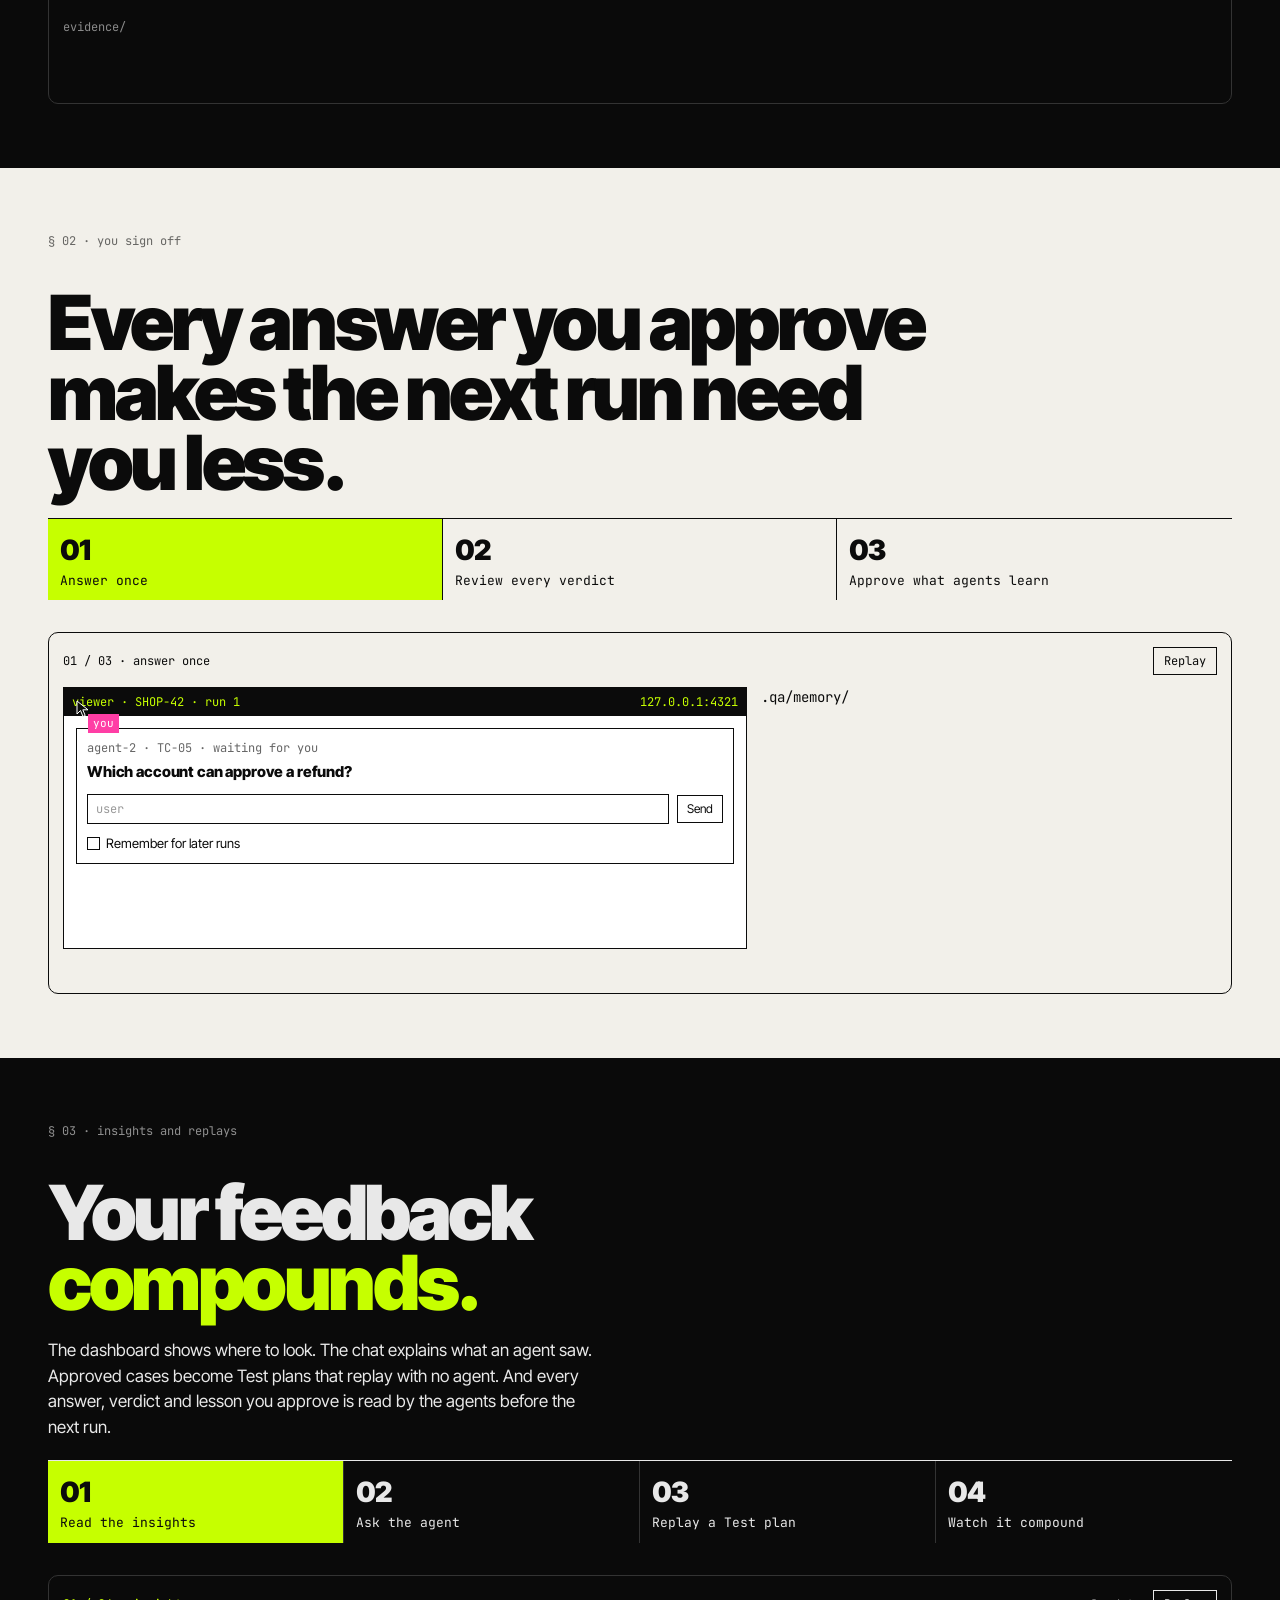
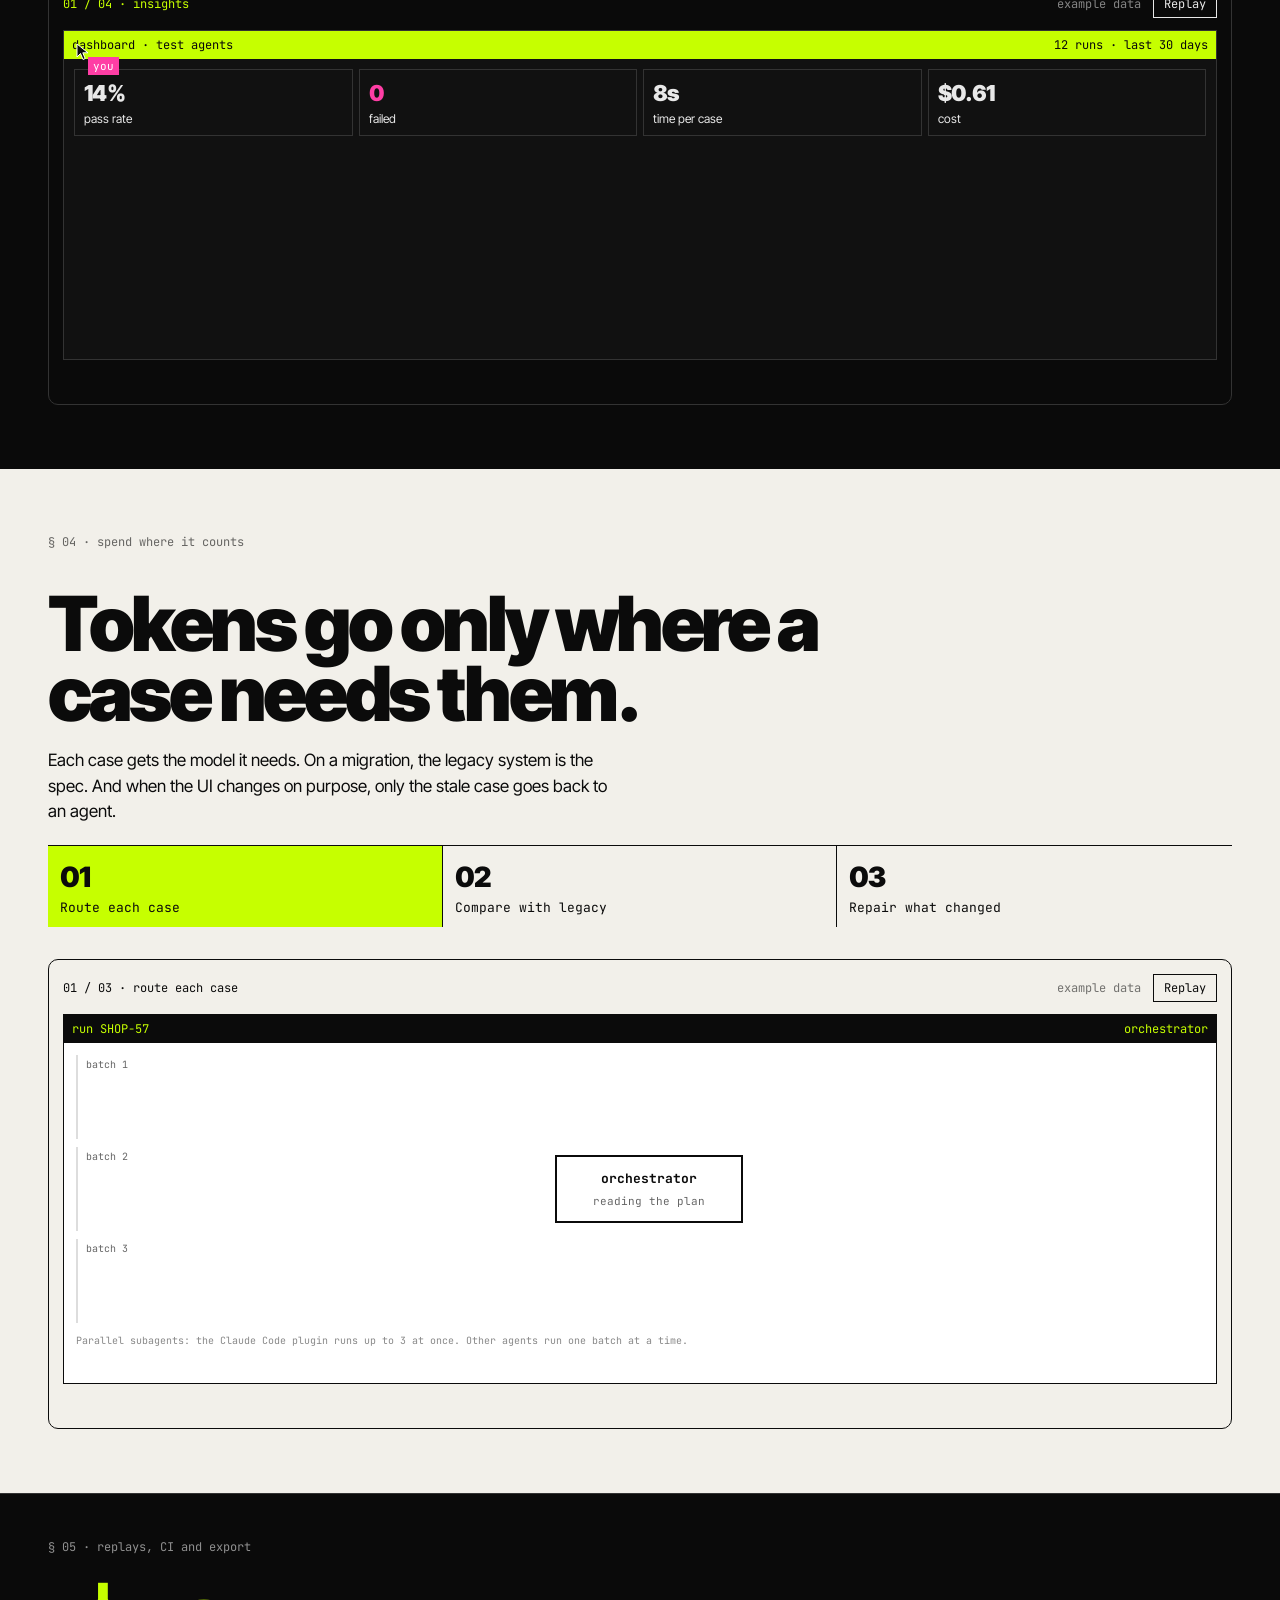
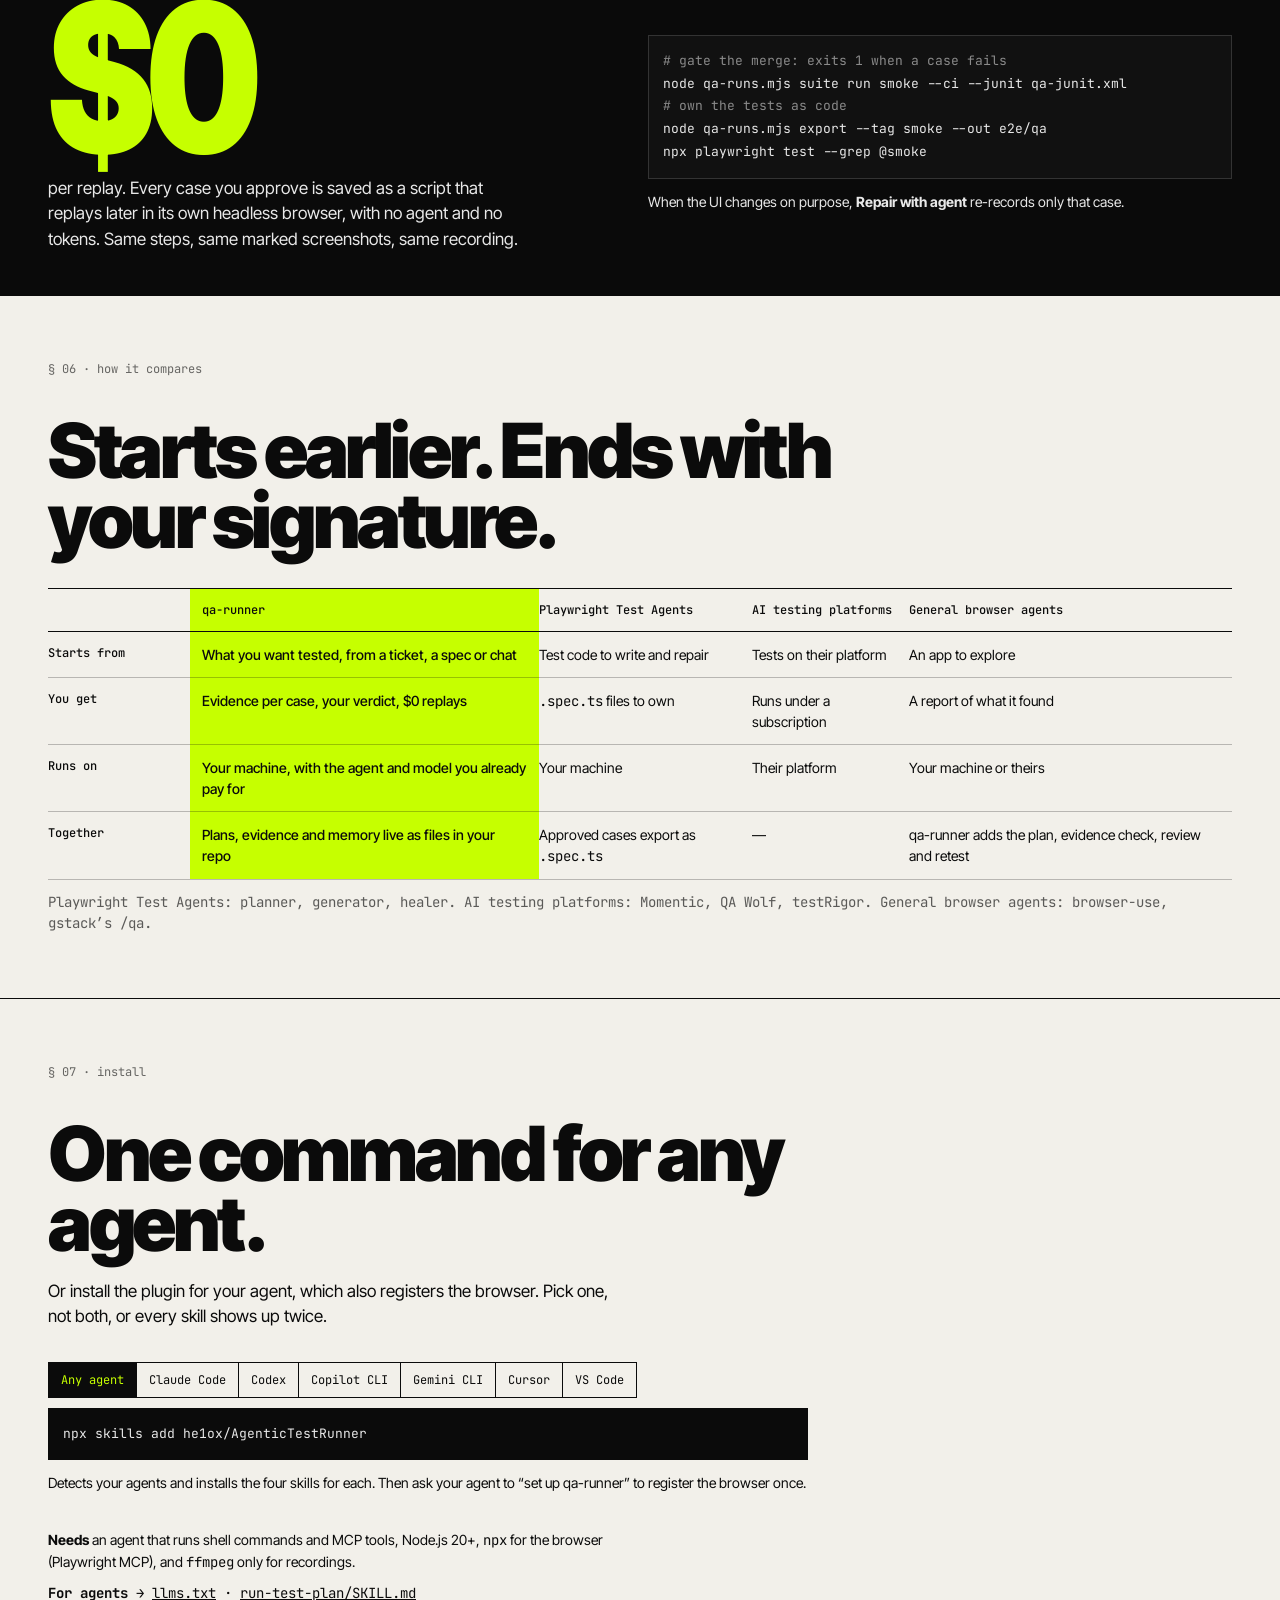
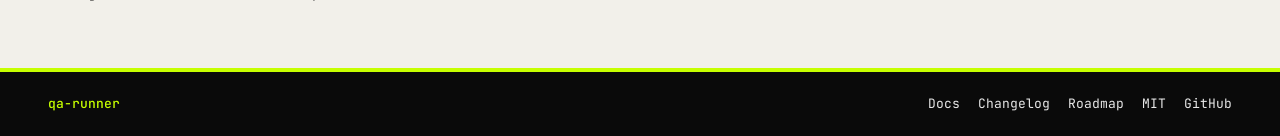
==== commit d7c6a38c: "docs: frame qa-runner around what you want tested, not tickets The README, landing and skills presen" ====
--- a/site/index.html
+++ b/site/index.html
@@ -3,10 +3,10 @@
 <head>
   <meta charset="utf-8">
   <meta name="viewport" content="width=device-width, initial-scale=1">
-  <title>qa-runner: test cases run by browser agents, signed off by you</title>
-  <meta name="description" content="Agent skills for the coding agent you already use. qa-runner runs your manual test cases in a real browser, backs every verdict with marked screenshots and a recording, and replays what you approve at $0.">
+  <title>qa-runner: what you want tested, run by browser agents, signed off by you</title>
+  <meta name="description" content="Agent skills for the coding agent you already use. qa-runner tests one flow or your whole app in a real browser, backs every verdict with marked screenshots and a recording, and replays what you approve at $0.">
   <meta property="og:title" content="qa-runner">
-  <meta property="og:description" content="Your test cases. Run by browser agents. Signed off by you.">
+  <meta property="og:description" content="What you want tested. Run by browser agents. Signed off by you.">
   <meta property="og:type" content="website">
   <meta name="twitter:card" content="summary">
   <meta name="color-scheme" content="light">
@@ -42,14 +42,14 @@
         <div><dt>Deps</dt><dd>0 npm</dd></div>
         <div><dt>Harnesses</dt><dd>7</dd></div>
       </dl>
-      <h1 class="display">Your test cases.<br>Run by browser agents.<br><mark>Signed off by you.</mark></h1>
-      <p class="lede">Agent skills for the coding agent you already use. Give it a ticket: it drafts the test cases for your approval, runs each one in a real browser, and backs every verdict with marked screenshots and a recording.</p>
+      <h1 class="display">What you want tested.<br>Run by browser agents.<br><mark>Signed off by you.</mark></h1>
+      <p class="lede">Agent skills for the coding agent you already use. Point it at one flow or the whole app, from a ticket, a spec or a sentence in chat: it drafts the test cases for your approval, runs each one in a real browser, and backs every verdict with marked screenshots and a recording.</p>
       <div class="cta">
         <div class="cmd mono">
           <code id="install-cmd">npx skills add he1ox/AgenticTestRunner</code>
           <button class="copy" data-copy="install-cmd" aria-label="Copy install command">Copy</button>
         </div>
-        <p class="hint mono">Then ask your agent to “run the test cases for SHOP-42”.</p>
+        <p class="hint mono">Then ask your agent to “test the checkout flow” or “run the test cases for SHOP-42”.</p>
       </div>
     </section>
 
@@ -179,7 +179,7 @@
             <tr><th scope="col"></th><th scope="col" class="us">qa-runner</th><th scope="col">Playwright Test Agents</th><th scope="col">AI testing platforms</th><th scope="col">General browser agents</th></tr>
           </thead>
           <tbody>
-            <tr><th scope="row">Starts from</th><td class="us">The test cases in a ticket</td><td>Test code to write and repair</td><td>Tests on their platform</td><td>An app to explore</td></tr>
+            <tr><th scope="row">Starts from</th><td class="us">What you want tested, from a ticket, a spec or chat</td><td>Test code to write and repair</td><td>Tests on their platform</td><td>An app to explore</td></tr>
             <tr><th scope="row">You get</th><td class="us">Evidence per case, your verdict, $0 replays</td><td><code>.spec.ts</code> files to own</td><td>Runs under a subscription</td><td>A report of what it found</td></tr>
             <tr><th scope="row">Runs on</th><td class="us">Your machine, with the agent and model you already pay for</td><td>Your machine</td><td>Their platform</td><td>Your machine or theirs</td></tr>
             <tr><th scope="row">Together</th><td class="us">Plans, evidence and memory live as files in your repo</td><td>Approved cases export as <code>.spec.ts</code></td><td>—</td><td>qa-runner adds the plan, evidence check, review and retest</td></tr>
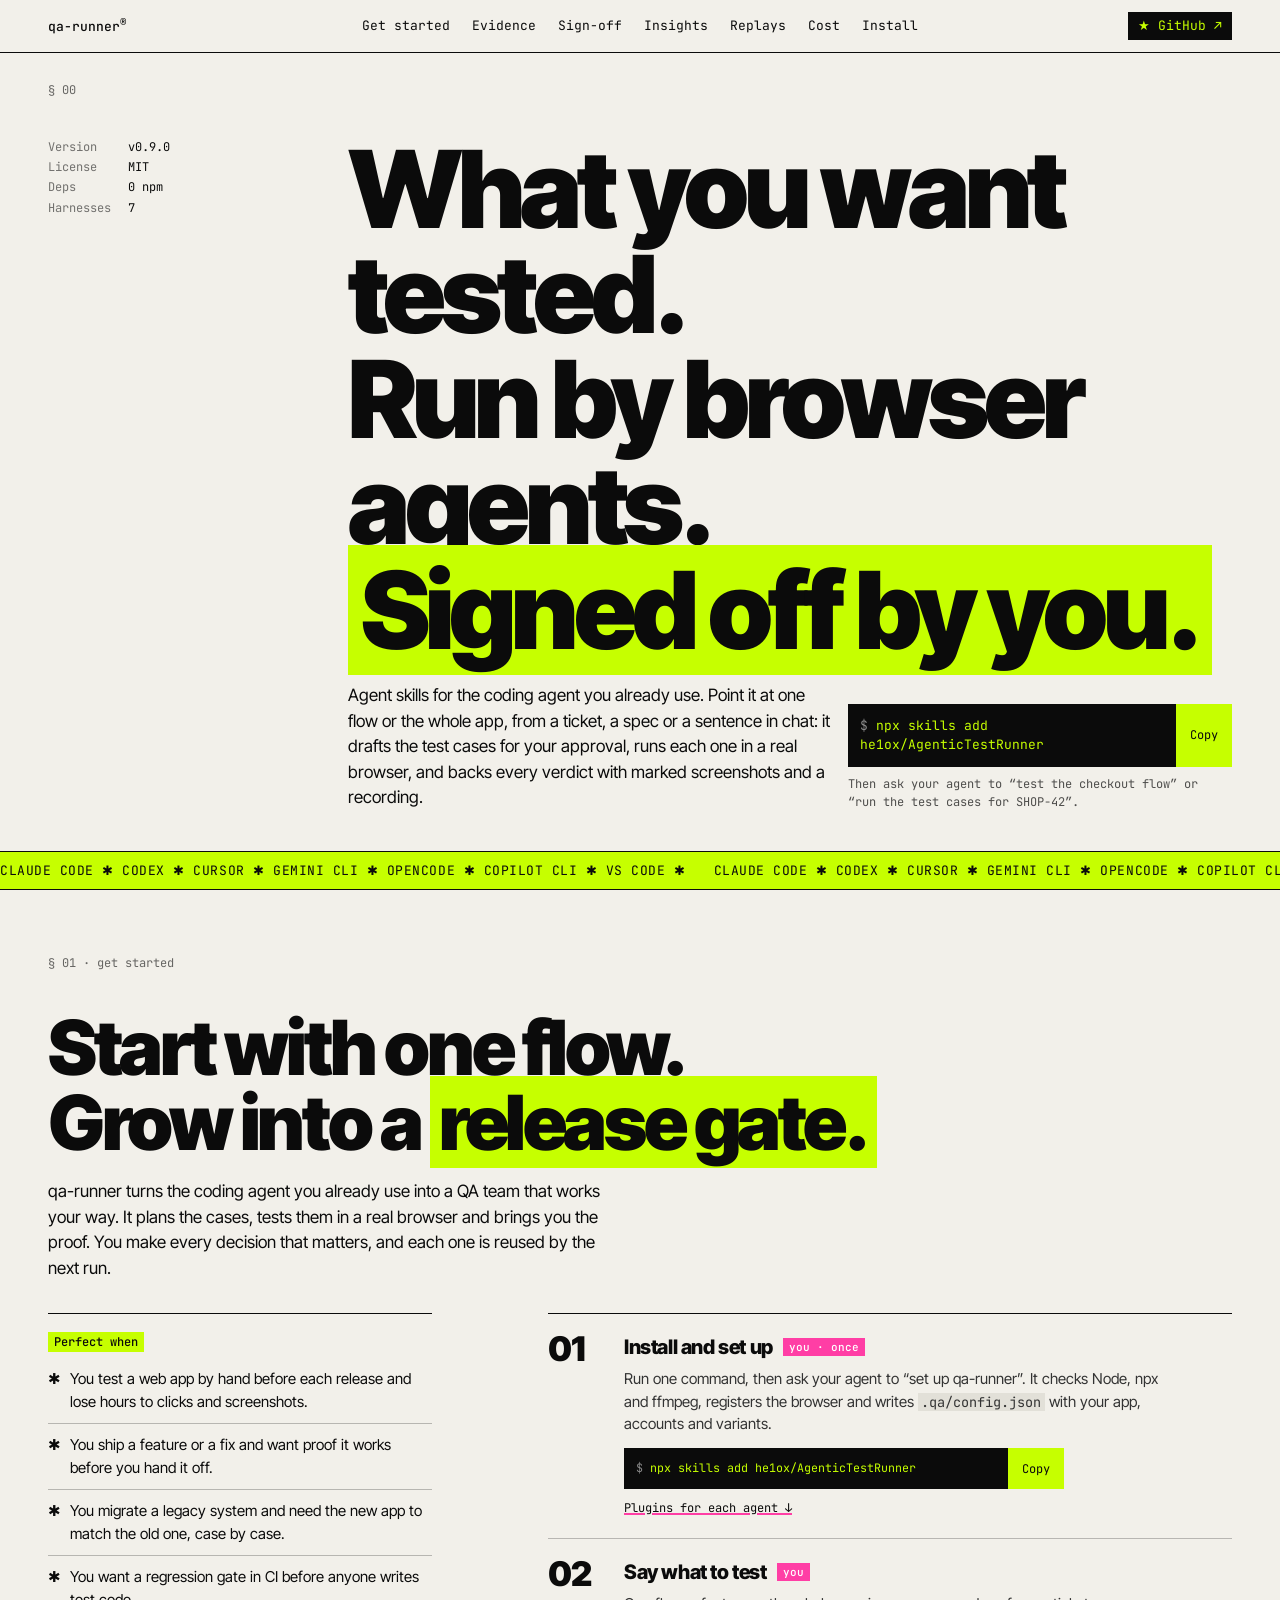
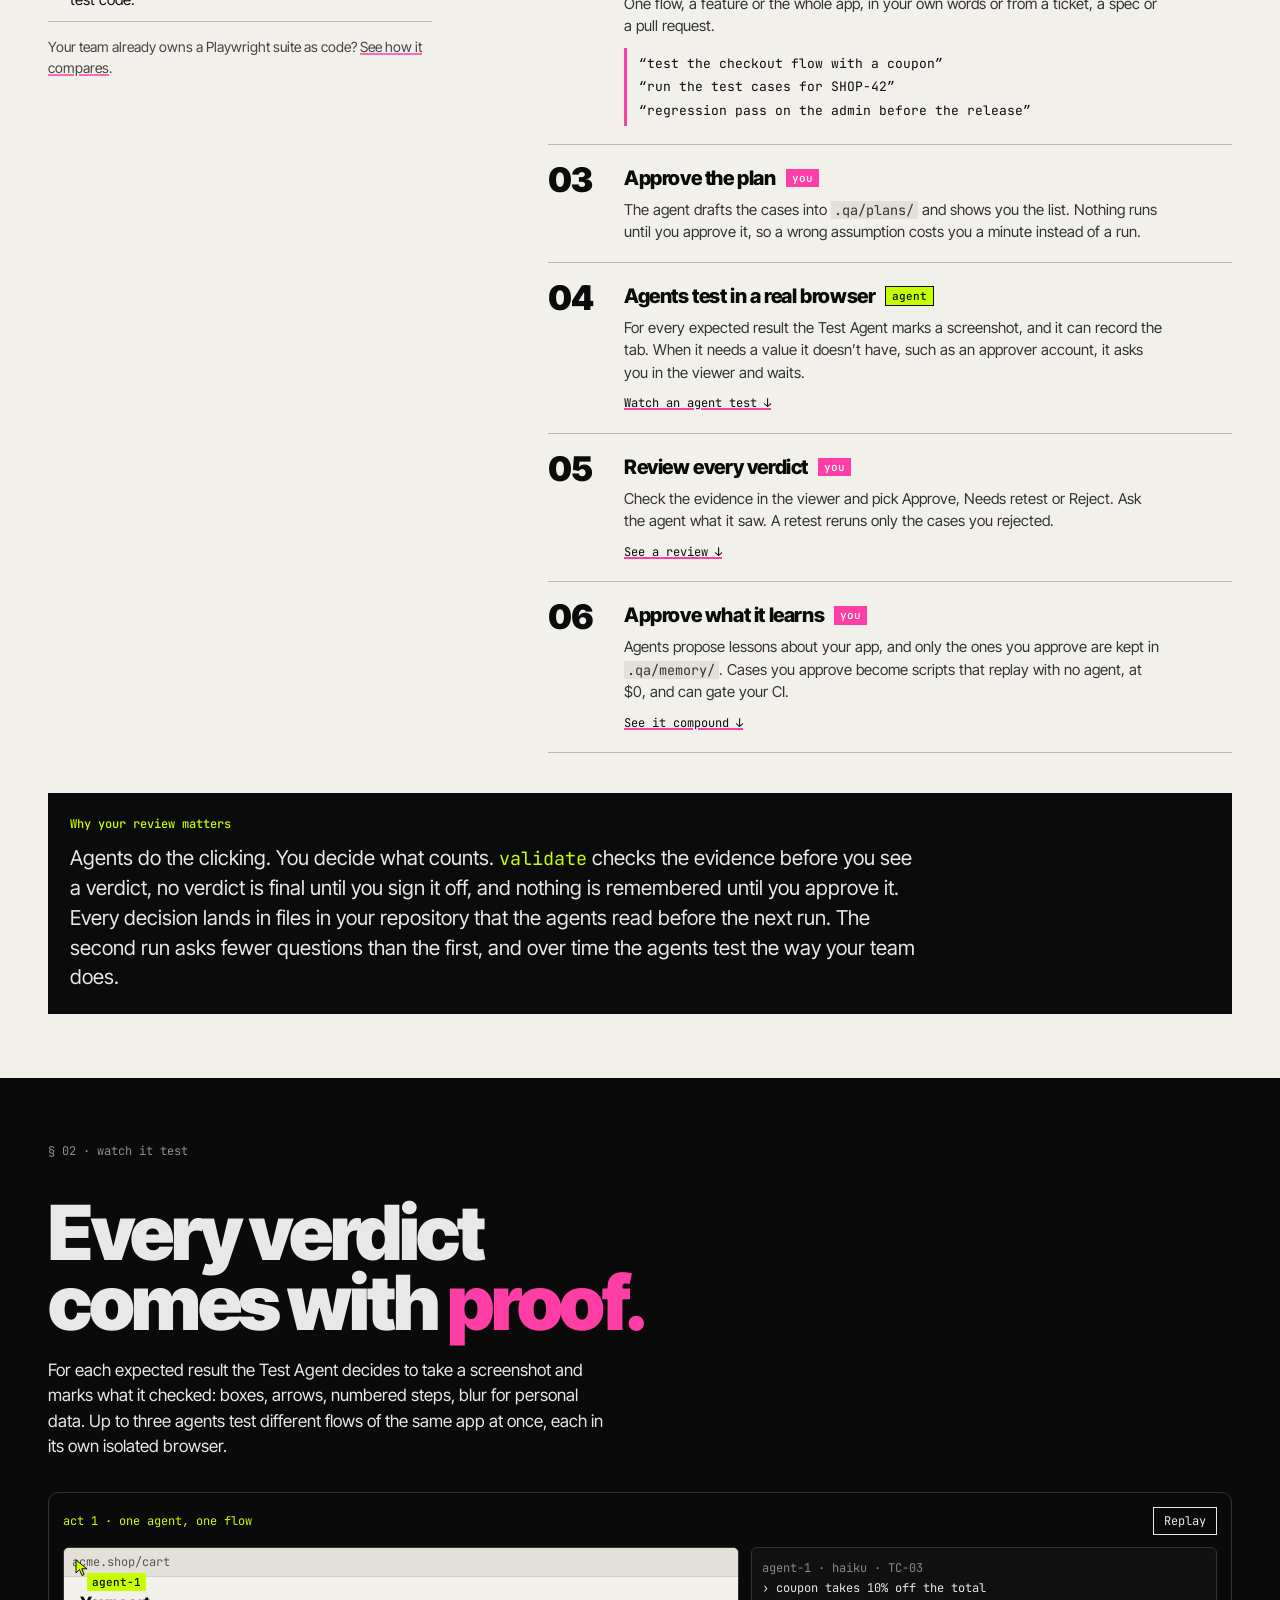
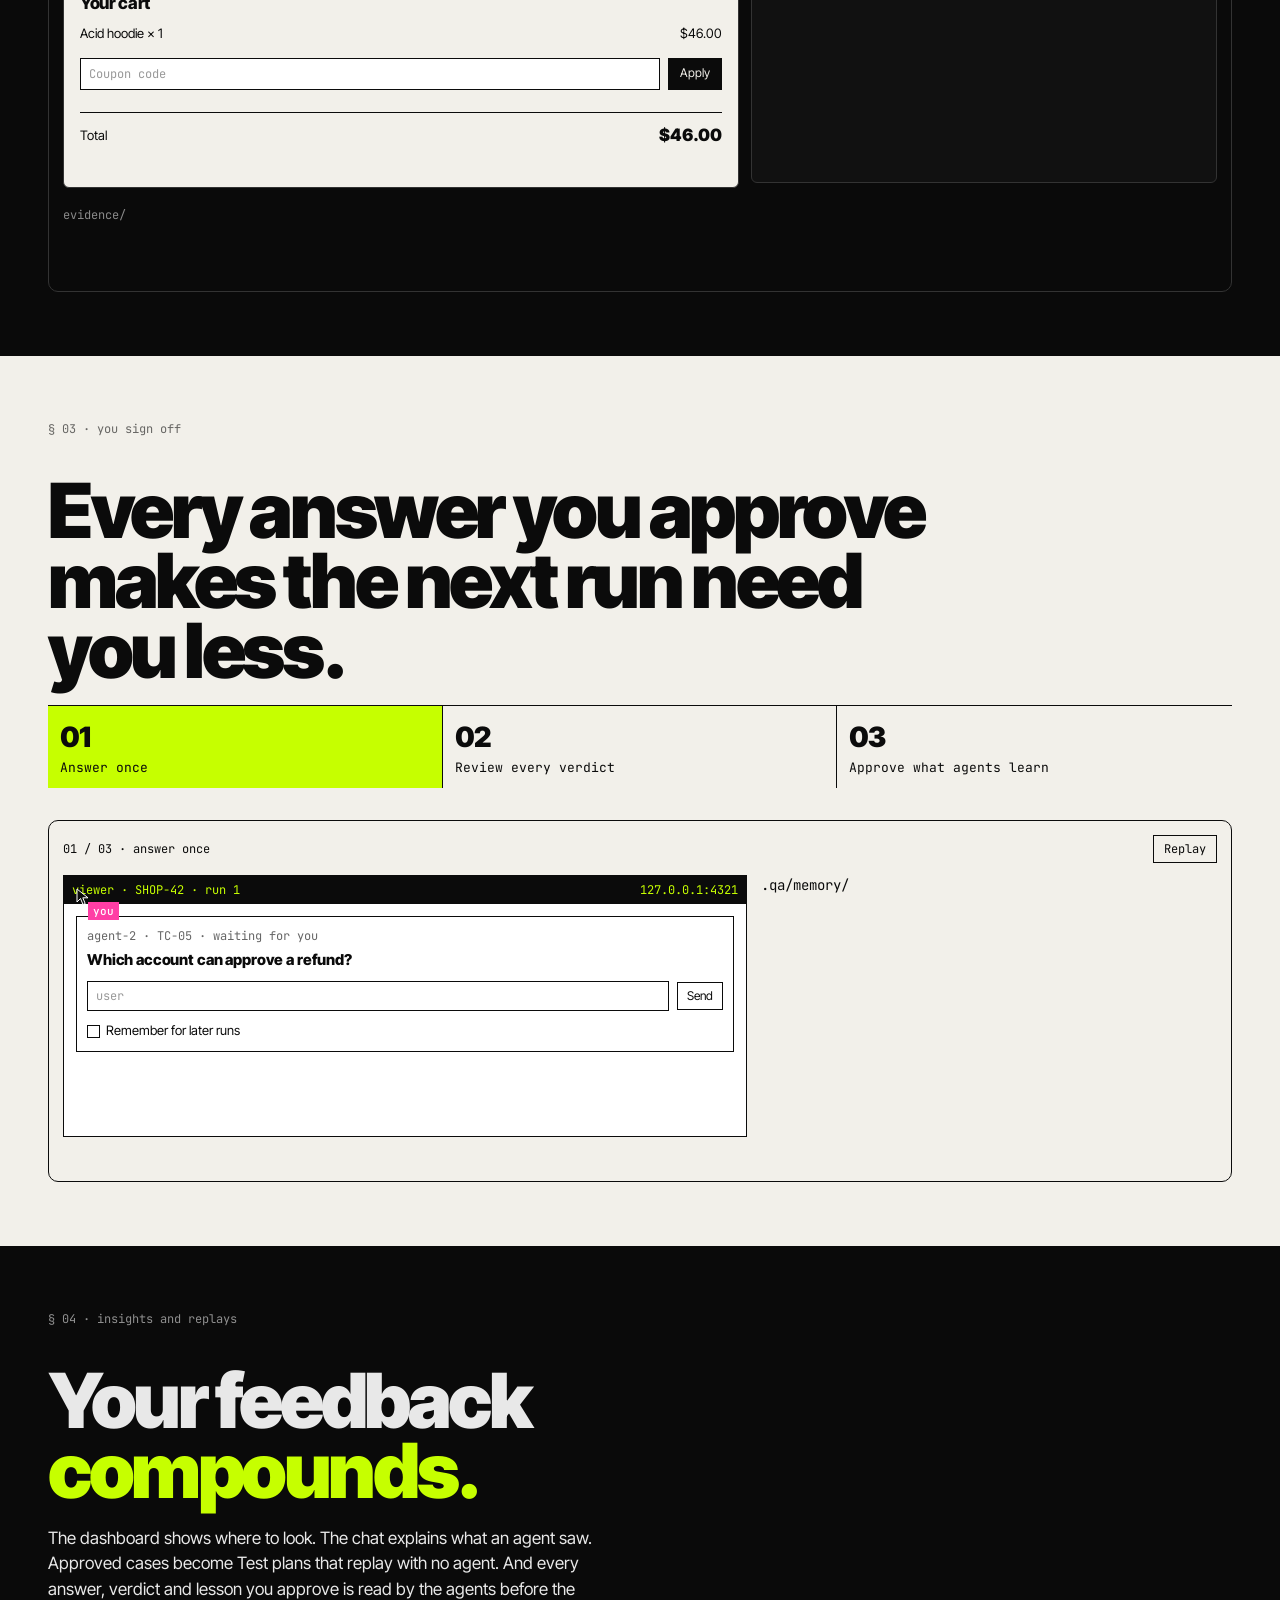
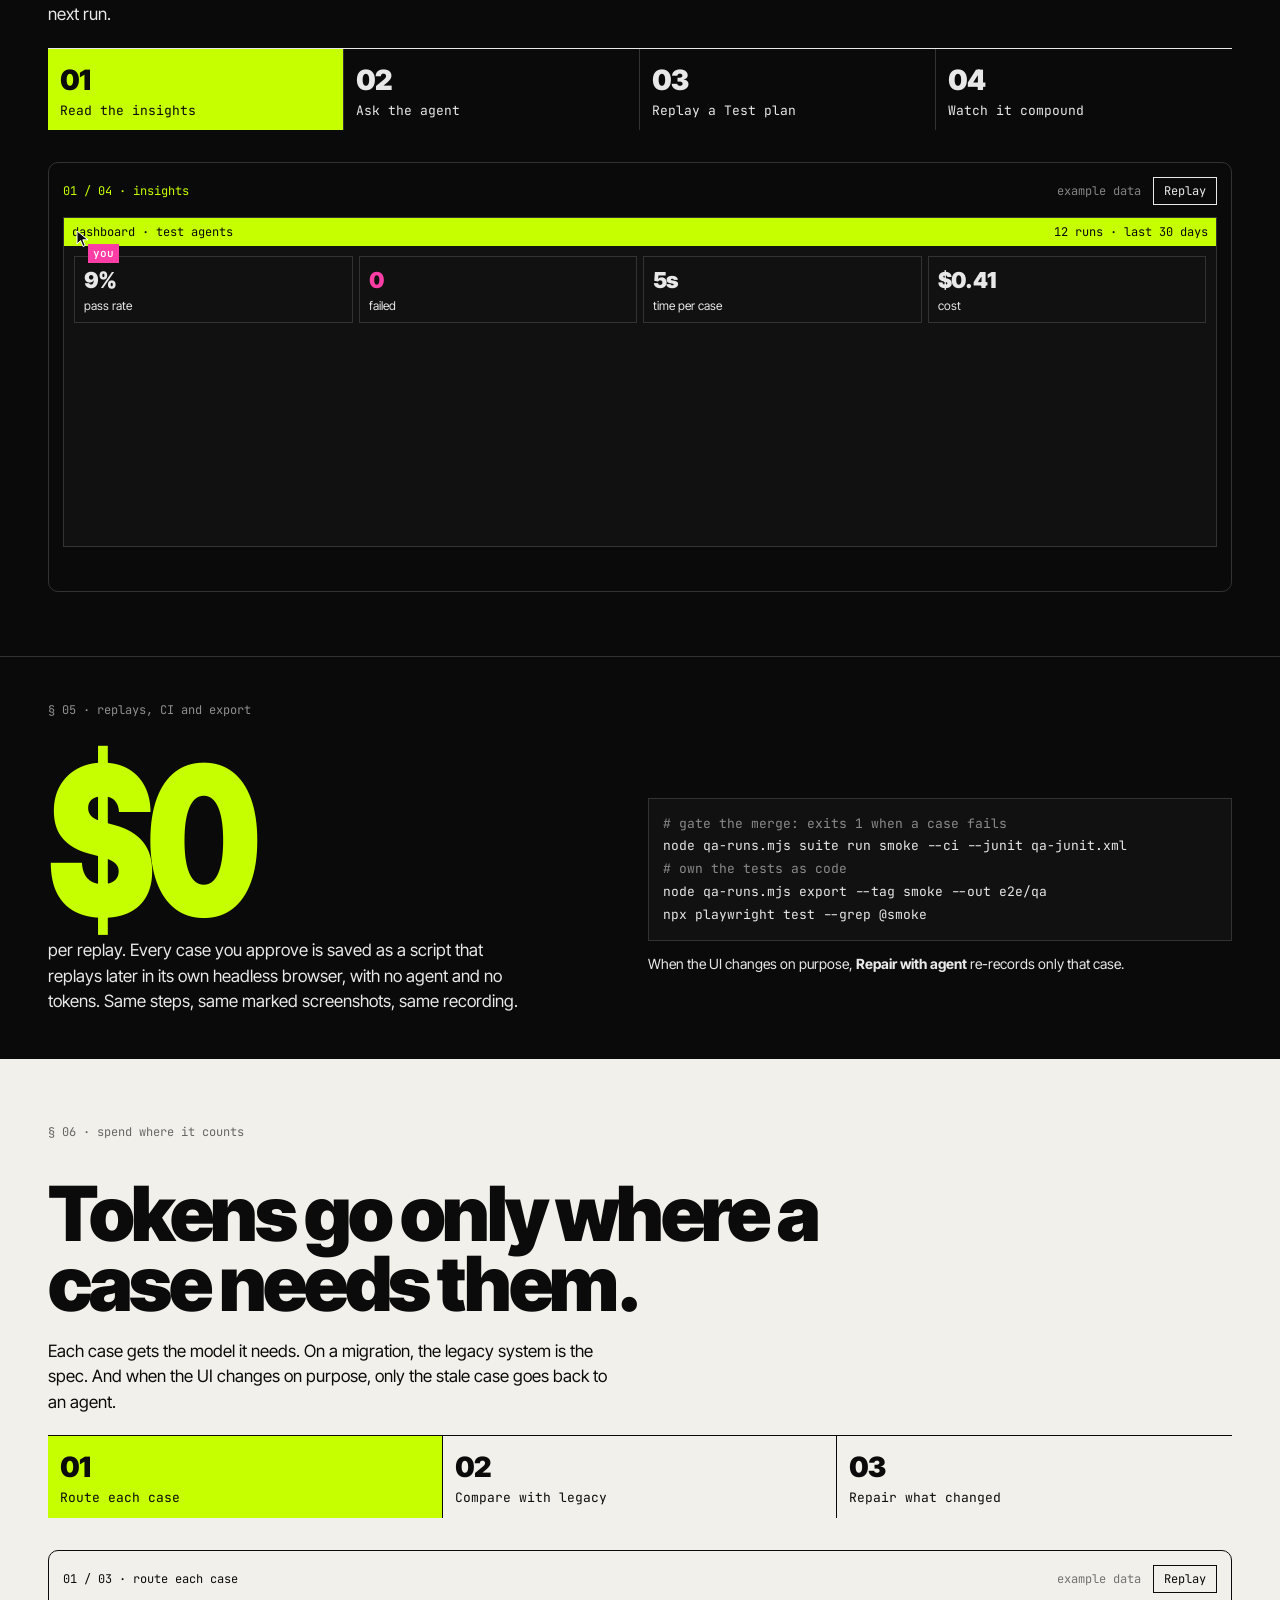
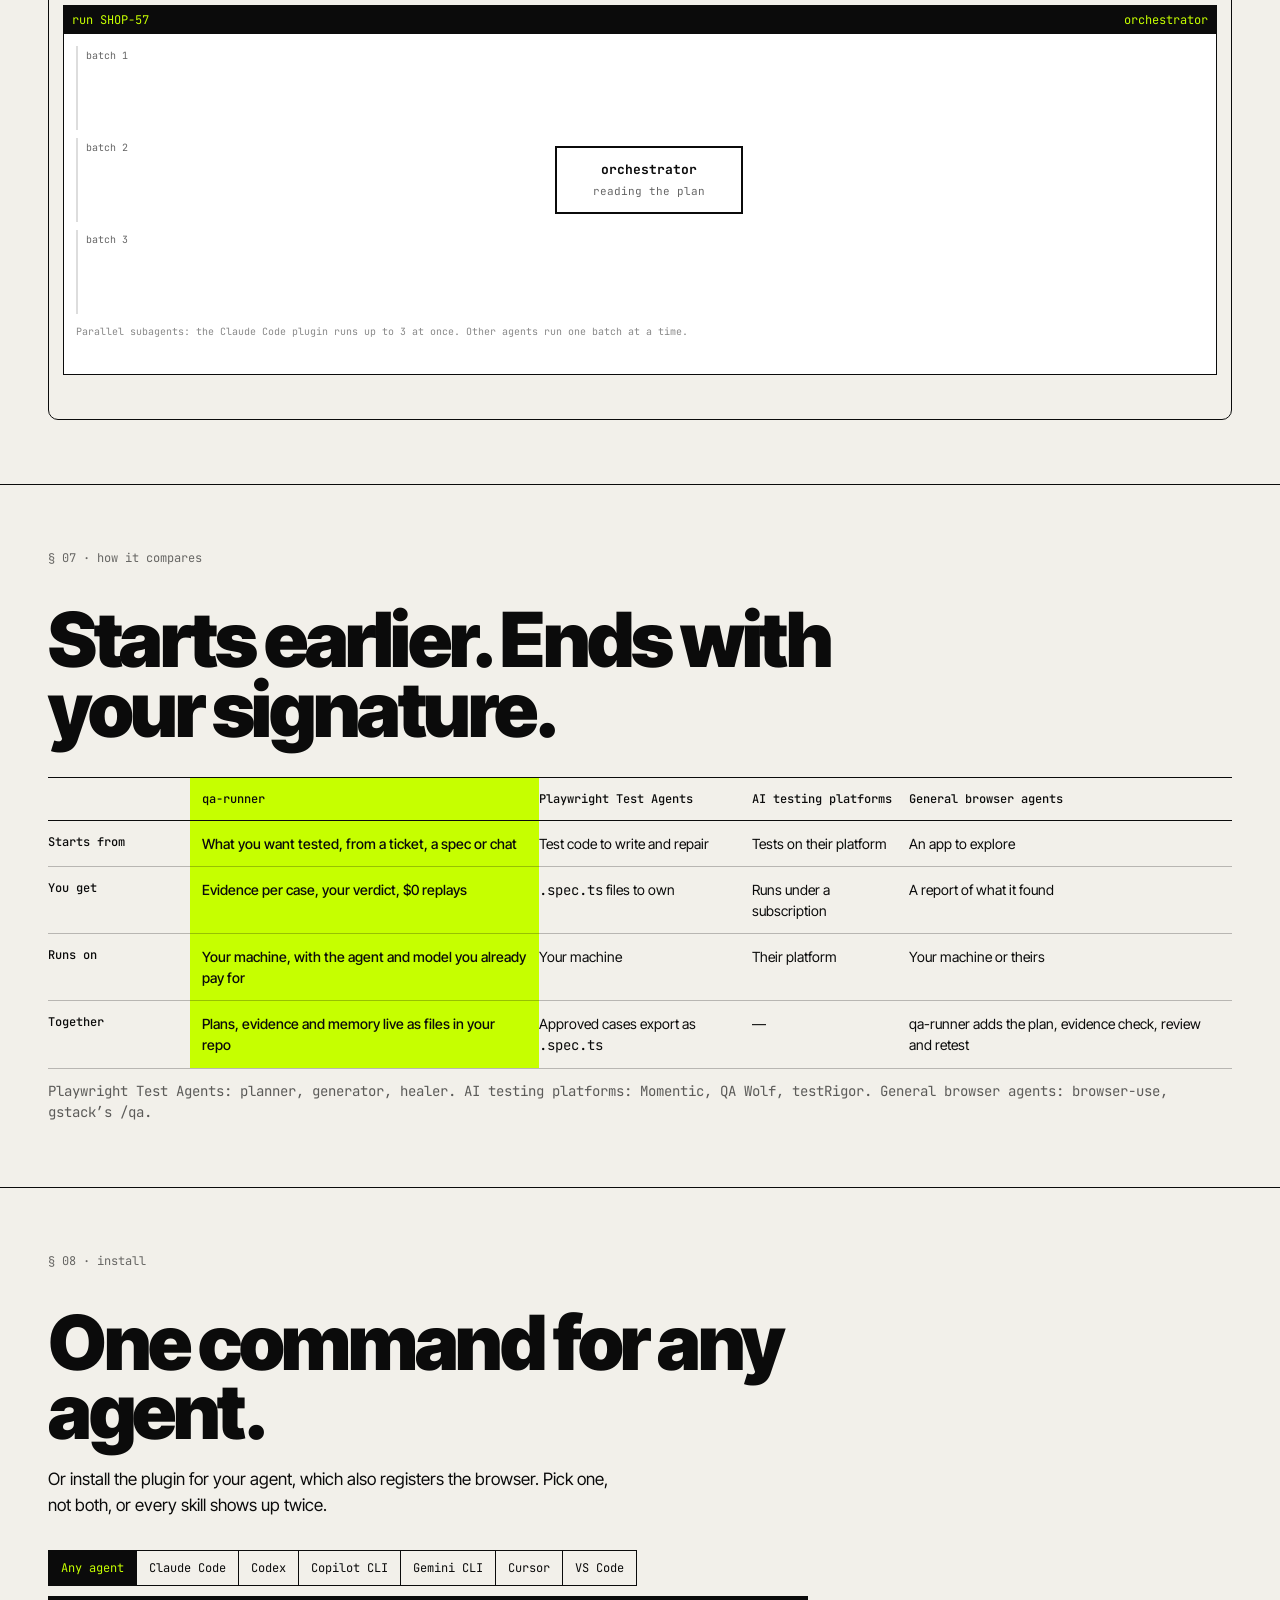
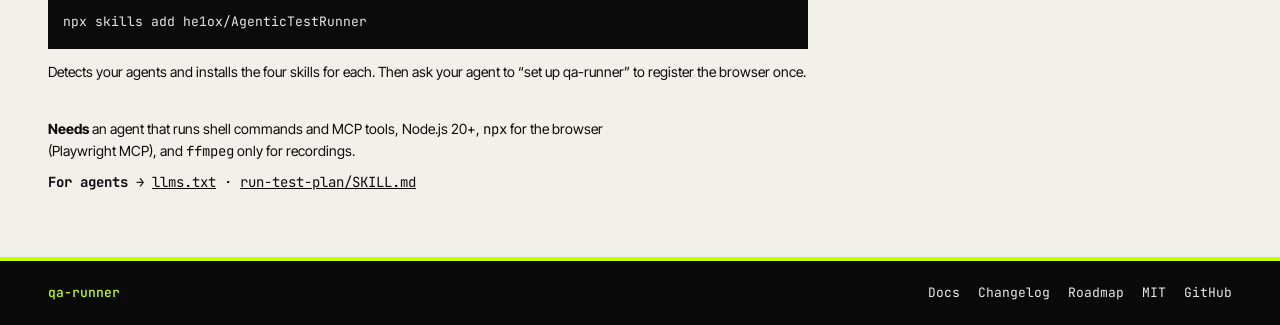
==== commit 7a298bb6: "feat(site): get started section and a section order that follows it A new light § 01 right after the" ====
--- a/site/index.html
+++ b/site/index.html
@@ -23,11 +23,12 @@
   <header class="nav mono light">
     <a class="wordmark" href="#top">qa-runner<sup>®</sup></a>
     <nav aria-label="Sections">
+      <a href="#start">Get started</a>
       <a href="#watch">Evidence</a>
       <a href="#signoff">Sign-off</a>
       <a href="#smarter">Insights</a>
+      <a href="#replays">Replays</a>
       <a href="#spend">Cost</a>
-      <a href="#replays">Replays</a>
       <a href="#install">Install</a>
     </nav>
     <a class="gh" href="https://github.com/he1ox/AgenticTestRunner">★ GitHub ↗</a>
@@ -60,9 +61,86 @@
       </div>
     </div>
 
+    <section id="start" class="light section">
+      <div class="head grid12">
+        <p class="tag">§ 01 · get started</p>
+        <h2 class="display">Start with one flow.<br>Grow into a <mark>release gate.</mark></h2>
+        <p class="lede">qa-runner turns the coding agent you already use into a QA team that works your way. It plans the cases, tests them in a real browser and brings you the proof. You make every decision that matters, and each one is reused by the next run.</p>
+      </div>
+      <div class="start grid12">
+        <aside class="fit">
+          <h3 class="mono">Perfect when</h3>
+          <ul>
+            <li>You test a web app by hand before each release and lose hours to clicks and screenshots.</li>
+            <li>You ship a feature or a fix and want proof it works before you hand it off.</li>
+            <li>You migrate a legacy system and need the new app to match the old one, case by case.</li>
+            <li>You want a regression gate in CI before anyone writes test code.</li>
+          </ul>
+          <p class="small aside-note">Your team already owns a Playwright suite as code? <a href="#compare">See how it compares</a>.</p>
+        </aside>
+        <ol class="path">
+          <li>
+            <b class="n">01</b>
+            <div>
+              <h3>Install and set up <span class="who you">you · once</span></h3>
+              <p>Run one command, then ask your agent to “set up qa-runner”. It checks Node, npx and ffmpeg, registers the browser and writes <code>.qa/config.json</code> with your app, accounts and variants.</p>
+              <div class="cmd mono">
+                <code id="start-cmd">npx skills add he1ox/AgenticTestRunner</code>
+                <button class="copy" data-copy="start-cmd" aria-label="Copy install command">Copy</button>
+              </div>
+              <a class="more mono" href="#install">Plugins for each agent ↓</a>
+            </div>
+          </li>
+          <li>
+            <b class="n">02</b>
+            <div>
+              <h3>Say what to test <span class="who you">you</span></h3>
+              <p>One flow, a feature or the whole app, in your own words or from a ticket, a spec or a pull request.</p>
+              <p class="say mono">“test the checkout flow with a coupon”<br>“run the test cases for SHOP-42”<br>“regression pass on the admin before the release”</p>
+            </div>
+          </li>
+          <li>
+            <b class="n">03</b>
+            <div>
+              <h3>Approve the plan <span class="who you">you</span></h3>
+              <p>The agent drafts the cases into <code>.qa/plans/</code> and shows you the list. Nothing runs until you approve it, so a wrong assumption costs you a minute instead of a run.</p>
+            </div>
+          </li>
+          <li>
+            <b class="n">04</b>
+            <div>
+              <h3>Agents test in a real browser <span class="who agent">agent</span></h3>
+              <p>For every expected result the Test Agent marks a screenshot, and it can record the tab. When it needs a value it doesn’t have, such as an approver account, it asks you in the viewer and waits.</p>
+              <a class="more mono" href="#watch">Watch an agent test ↓</a>
+            </div>
+          </li>
+          <li>
+            <b class="n">05</b>
+            <div>
+              <h3>Review every verdict <span class="who you">you</span></h3>
+              <p>Check the evidence in the viewer and pick Approve, Needs retest or Reject. Ask the agent what it saw. A retest reruns only the cases you rejected.</p>
+              <a class="more mono" href="#signoff">See a review ↓</a>
+            </div>
+          </li>
+          <li>
+            <b class="n">06</b>
+            <div>
+              <h3>Approve what it learns <span class="who you">you</span></h3>
+              <p>Agents propose lessons about your app, and only the ones you approve are kept in <code>.qa/memory/</code>. Cases you approve become scripts that replay with no agent, at $0, and can gate your CI.</p>
+              <a class="more mono" href="#smarter">See it compound ↓</a>
+            </div>
+          </li>
+        </ol>
+      </div>
+      <div class="why grid12">
+        <h3 class="mono">Why your review matters</h3>
+        <p>Agents do the clicking. You decide what counts. <code>validate</code> checks the evidence before you see a verdict, no verdict is final until you sign it off, and nothing is remembered until you approve it. Every decision lands in files in your repository that the agents read before the next run. The second run asks fewer questions than the first, and over time the agents test the way your team does.</p>
+      </div>
+    </section>
+
     <section id="watch" class="dark section">
       <div class="head grid12">
-        <p class="tag">§ 01 · watch it test</p>
+        <p class="tag">§ 02 · watch it test</p>
         <h2 class="display">Every verdict<br>comes with <em class="hot">proof.</em></h2>
         <p class="lede">For each expected result the Test Agent decides to take a screenshot and marks what it checked: boxes, arrows, numbered steps, blur for personal data. Up to three agents test different flows of the same app at once, each in its own isolated browser.</p>
       </div>
@@ -78,7 +156,7 @@
 
     <section id="signoff" class="light section">
       <div class="head grid12">
-        <p class="tag">§ 02 · you sign off</p>
+        <p class="tag">§ 03 · you sign off</p>
         <h2 class="display">Every answer you approve makes the next run need you less.</h2>
         <ol class="steps mono" data-steps>
           <li><b>01</b> Answer once</li>
@@ -105,7 +183,7 @@
 
     <section id="smarter" class="dark section">
       <div class="head grid12">
-        <p class="tag">§ 03 · insights and replays</p>
+        <p class="tag">§ 04 · insights and replays</p>
         <h2 class="display">Your feedback <span class="acid">compounds.</span></h2>
         <p class="lede">The dashboard shows where to look. The chat explains what an agent saw. Approved cases become Test plans that replay with no agent. And every answer, verdict and lesson you approve is read by the agents before the next run.</p>
         <ol class="steps steps-dark mono" data-steps>
@@ -127,9 +205,27 @@
       </figure>
     </section>
 
+    <section id="replays" class="dark section grid12 replays">
+      <p class="tag">§ 05 · replays, CI and export</p>
+      <div class="zero">
+        <p class="big acid" aria-label="Zero dollars">$0</p>
+        <p class="lede">per replay. Every case you approve is saved as a script that replays later in its own headless browser, with no agent and no tokens. Same steps, same marked screenshots, same recording.</p>
+      </div>
+      <div class="snips">
+        <div class="term mono">
+          <p class="dim"># gate the merge: exits 1 when a case fails</p>
+          <p>node qa-runs.mjs suite run smoke --ci --junit qa-junit.xml</p>
+          <p class="dim"># own the tests as code</p>
+          <p>node qa-runs.mjs export --tag smoke --out e2e/qa</p>
+          <p>npx playwright test --grep @smoke</p>
+        </div>
+        <p class="small">When the UI changes on purpose, <b>Repair with agent</b> re-records only that case.</p>
+      </div>
+    </section>
+
     <section id="spend" class="light section">
       <div class="head grid12">
-        <p class="tag">§ 04 · spend where it counts</p>
+        <p class="tag">§ 06 · spend where it counts</p>
         <h2 class="display">Tokens go only where a case needs them.</h2>
         <p class="lede">Each case gets the model it needs. On a migration, the legacy system is the spec. And when the UI changes on purpose, only the stale case goes back to an agent.</p>
         <ol class="steps mono" data-steps>
@@ -150,27 +246,9 @@
       </figure>
     </section>
 
-    <section id="replays" class="dark section grid12 replays">
-      <p class="tag">§ 05 · replays, CI and export</p>
-      <div class="zero">
-        <p class="big acid" aria-label="Zero dollars">$0</p>
-        <p class="lede">per replay. Every case you approve is saved as a script that replays later in its own headless browser, with no agent and no tokens. Same steps, same marked screenshots, same recording.</p>
-      </div>
-      <div class="snips">
-        <div class="term mono">
-          <p class="dim"># gate the merge: exits 1 when a case fails</p>
-          <p>node qa-runs.mjs suite run smoke --ci --junit qa-junit.xml</p>
-          <p class="dim"># own the tests as code</p>
-          <p>node qa-runs.mjs export --tag smoke --out e2e/qa</p>
-          <p>npx playwright test --grep @smoke</p>
-        </div>
-        <p class="small">When the UI changes on purpose, <b>Repair with agent</b> re-records only that case.</p>
-      </div>
-    </section>
-
-    <section id="compare" class="light section">
-      <div class="head grid12">
-        <p class="tag">§ 06 · how it compares</p>
+    <section id="compare" class="light section rule">
+      <div class="head grid12">
+        <p class="tag">§ 07 · how it compares</p>
         <h2 class="display">Starts earlier. Ends with your signature.</h2>
       </div>
       <div class="tablewrap">
@@ -191,7 +269,7 @@
 
     <section id="install" class="light section rule">
       <div class="head grid12">
-        <p class="tag">§ 07 · install</p>
+        <p class="tag">§ 08 · install</p>
         <h2 class="display">One command for any agent.</h2>
         <p class="lede">Or install the plugin for your agent, which also registers the browser. Pick one, not both, or every skill shows up twice.</p>
       </div>
--- a/site/styles.css
+++ b/site/styles.css
@@ -110,7 +110,37 @@
 .st.on { transform: scale(1); }
 .ov { position: absolute; inset: 0; width: 100%; height: 100%; pointer-events: none; overflow: visible; }
 
-/* § 01 */
+/* § 01 get started */
+#start h2.display { line-height: .98; }
+.start { row-gap: 32px; align-items: start; }
+.start h3 { margin: 0; }
+.start code { font-size: .9em; background: var(--paper-2); padding: 0 .25em; }
+.start a { text-decoration-color: var(--hot); text-decoration-thickness: 2px; }
+.fit { grid-column: 1 / span 4; border-top: var(--rule); padding-top: 14px; position: sticky; top: 72px; }
+.fit h3 { display: inline-block; font-size: 12px; font-weight: 500; background: var(--acid); padding: 1px 6px; margin-bottom: 6px; }
+.fit ul { list-style: none; padding: 0; margin: 0 0 14px; }
+.fit li { padding: 10px 0 10px 22px; border-bottom: 1px solid rgba(11, 11, 11, .25); position: relative; font-size: 15px; }
+.fit li::before { content: '✱'; position: absolute; left: 0; }
+.aside-note { opacity: .75; }
+.path { grid-column: 6 / -1; list-style: none; padding: 0; margin: 0; border-top: var(--rule); }
+.path li { display: grid; grid-template-columns: 64px minmax(0, 1fr); gap: 12px; padding: 18px 0; border-bottom: 1px solid rgba(11, 11, 11, .25); }
+.path .n { font-weight: 900; font-size: 34px; line-height: 1; letter-spacing: -.04em; }
+.path h3 { font-size: 20px; font-weight: 800; letter-spacing: -.02em; display: flex; flex-wrap: wrap; align-items: center; gap: 6px 10px; margin-bottom: 6px; }
+.path p { color: #333; font-size: 15px; max-width: 60ch; }
+.path .cmd { margin-top: 12px; max-width: 440px; }
+.path .cmd code { background: none; padding: 12px; }
+.path .say { margin-top: 10px; border-left: 3px solid var(--hot); padding: 4px 0 4px 12px; font-size: 13px; line-height: 1.8; color: var(--ink); }
+.more { display: inline-block; margin-top: 10px; font-size: 12px; }
+.more:hover { background: var(--acid); }
+.who { font-family: var(--mono); font-size: 11px; font-weight: 500; letter-spacing: 0; padding: 1px 6px; white-space: nowrap; }
+.who.you { background: var(--hot); color: #fff; }
+.who.agent { background: var(--acid); color: var(--ink); border: 1px solid var(--ink); }
+.why { margin-top: 40px; background: var(--ink); color: #E8E8E8; padding: 22px; row-gap: 10px; }
+.why h3 { grid-column: 1 / -1; font-size: 12px; font-weight: 500; color: var(--acid); margin: 0; }
+.why code { color: var(--acid); font-size: .9em; }
+.why p { grid-column: 1 / span 9; font-size: clamp(17px, 1.6vw, 21px); line-height: 1.45; }
+
+/* § 02 evidence */
 .act1 { display: grid; grid-template-columns: minmax(0, 1.45fr) minmax(0, 1fr); gap: 12px; }
 .cart { position: relative; height: 210px; padding: 14px 16px; }
 .cart h3 { font-weight: 800; font-size: 17px; letter-spacing: -.02em; margin: 0; }
@@ -133,7 +163,7 @@
 .mini .log { margin-top: 6px; min-height: 62px; }
 .summary { font-family: var(--mono); font-size: 12px; margin-top: 12px; }
 
-/* § 02 */
+/* § 03 sign-off */
 .steps { grid-column: 1 / -1; list-style: none; padding: 0; margin: 0; display: grid; grid-auto-flow: column; grid-auto-columns: minmax(0, 1fr); border-top: var(--rule); font-size: 13px; }
 .steps li { padding: 10px 12px 10px 0; border-right: 1px solid var(--ink); padding-left: 12px; transition: background .3s; }
 .steps li:first-child { padding-left: 0; }
@@ -164,7 +194,7 @@
 .caption { font-size: 12px; margin-top: 12px; min-height: 18px; }
 .typed { color: var(--ink); }
 
-/* § 03 */
+/* § 04 insights */
 .steps-dark { border-top-color: #E8E8E8; }
 .steps-dark li { border-right-color: var(--line-dark); }
 .steps-dark li.on { color: var(--ink); }
@@ -219,7 +249,7 @@
 .trend-chart { width: 100%; height: auto; display: block; }
 .feed { font-size: 12px; line-height: 1.7; }
 
-/* § 04 */
+/* § 06 cost */
 .spend-viewer { min-height: 370px; }
 .rt { display: flex; align-items: center; gap: 8px; padding: 6px 4px; border-bottom: 1px solid #ddd; font-size: 13px; transition: background .2s; }
 .rt .id { font-family: var(--mono); font-size: 12px; width: 46px; }
@@ -285,7 +315,7 @@
 .fshot .btn { background: var(--ink); color: var(--paper); font-size: 12px; padding: 6px 12px; }
 .err { font-family: var(--mono); font-size: 11px; color: #C2185B; margin-bottom: 8px; overflow-wrap: anywhere; }
 
-/* § 05 */
+/* § 05 replays */
 .replays { row-gap: 20px; align-items: center; padding-block: 44px; border-top: 1px solid var(--line-dark); }
 .zero { grid-column: 1 / span 5; }
 .big { font-weight: 900; font-size: clamp(96px, 13vw, 170px); line-height: .8; letter-spacing: -.06em; transform: scaleY(1.25); transform-origin: top; margin-bottom: clamp(28px, 4vw, 48px); }
@@ -294,7 +324,7 @@
 .light .term { background: var(--ink); color: #E8E8E8; border-color: var(--ink); }
 .term p { white-space: nowrap; }
 
-/* § 06 */
+/* § 07 compare */
 .tablewrap { overflow-x: auto; border-top: var(--rule); }
 .compare { width: 100%; border-collapse: collapse; font-size: 14px; min-width: 760px; }
 .compare th, .compare td { text-align: left; vertical-align: top; padding: 12px 12px 12px 0; border-bottom: 1px solid rgba(11, 11, 11, .25); }
@@ -303,7 +333,7 @@
 .compare .us { background: var(--acid); padding-left: 12px; font-weight: 500; }
 .note { margin-top: 12px; opacity: .65; }
 
-/* § 07 */
+/* § 08 install */
 .tablist { display: flex; flex-wrap: wrap; border: var(--rule); width: fit-content; max-width: 100%; }
 .tablist button { background: transparent; border: 0; border-right: 1px solid var(--ink); padding: 8px 12px; font-family: var(--mono); font-size: 12px; color: var(--ink); }
 .tablist button:last-child { border-right: 0; }
@@ -324,6 +354,8 @@
   .meta dt { min-width: 0; }
   h2.display, .section .head .lede, .reqs p { grid-column: 1 / -1; }
   .zero, .snips { grid-column: 1 / -1; }
+  .fit, .path, .why p { grid-column: 1 / -1; }
+  .fit { position: static; }
 }
 
 @media (max-width: 900px) {
@@ -369,6 +401,9 @@
   .cmp { grid-template-columns: minmax(0, 1fr); }
   .spend-viewer { min-height: 730px; }
   .stagebar .example { display: none; }
+  .path li { grid-template-columns: 44px minmax(0, 1fr); }
+  .path .n { font-size: 26px; }
+  .why { padding: 16px; }
 }
 
 @media (max-width: 420px) {
